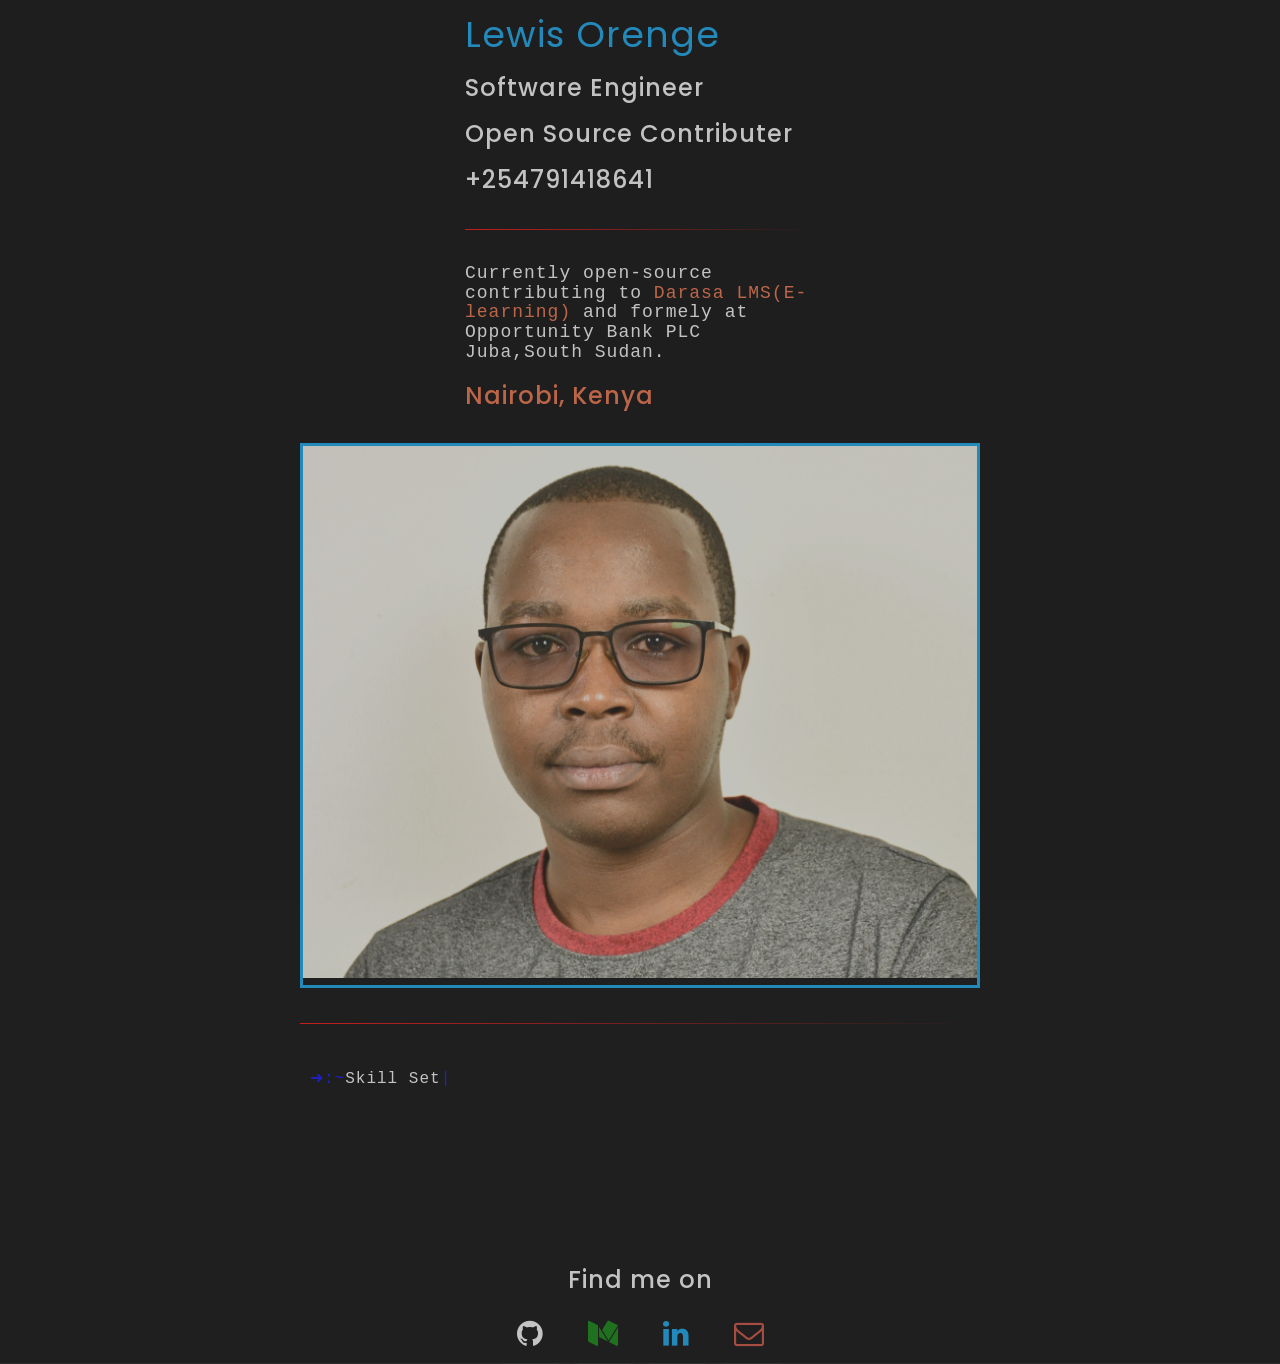
==== index.html @ a3154ad2 "Update index.html" ====
<!DOCTYPE html>
<html lang="en">

<head>
    <!-- Global site tag (gtag.js) - Google Analytics -->



    <!-- Meta Tag -->
    <meta charset="UTF-8">
    <meta name="viewport" content="width=device-width, initial-scale=1.0">
    <meta http-equiv="X-UA-Compatible" content="IE=edge">
    <!-- SEO -->
    <meta name="description" content="Lewis Orenge, Software Engineer in Nairobi, Kenya.">
    <meta name="author" content="Lewis Orenge">
    <meta name="url" content="https://@chief.com">
    <meta name="copyright" content="Lewis Orenge">
    <meta name="robots" content="index,follow">
    <title>I'm Lewis ~ Orenge</title>
    <!-- Favicon -->
    <link rel="shortcut icon" href="images/favicon/fav.png">
    <link rel="apple-touch-icon" sizes="144x144" type="image/x-icon" href="images/favicon/apple-`touch-icon.png" />
    <!-- All CSS Plugins -->
    <link rel="stylesheet" type="text/css" href="css/plugin.css" />
    <!-- Main CSS Stylesheet -->
    <link rel="stylesheet" type="text/css" href="css/style.css" />
    <!-- Emoji CSS Stylesheet -->
    <link rel="stylesheet" type="text/css" href="css/terminal.css" />
    <!-- Matrix Canvas Stylesheet -->
    <link rel="stylesheet" type="text/css" href="css/matrix.css" />
    <!-- Google Web Fonts  -->
    <link rel="stylesheet" href="https://fonts.googleapis.com/css?family=Poppins:400,300,500,600,700">
    <!-- HTML5 shiv and Respond.js support IE8 or Older for HTML5 elements and media queries -->
    <!--[if lt IE 9]>
    <script src="https://oss.maxcdn.com/html5shiv/3.7.3/html5shiv.min.js"></script>
    <script src="https://oss.maxcdn.com/respond/1.4.2/respond.min.js"></script>
    <![endif]-->
    <script type="text/javascript" src="js/typed.js"></script>
    <meta name="description"
        content='Lewis_Orenge is a talented Software Developer. Consult lewis for your next project. Creative and Clean work for the growth and efficiency of your business.  '>
    <meta name="twitter:card" content='https://@chief.com/images/favicon/fav.png'>
    <meta name="twitter:site" content="@@chief">
    <meta name="twitter:title" content="Lewis Orenge - Software Engineering, ML, AI & IOT enthusiast">
    <meta name="twitter:description"
        content='The official site for orenge_lewis, Lewis_Orenge, a Self-Taught Software Engineer.'>
    <meta name="twitter:creator" content="@@chief">
    <meta name="twitter:image" content="https://@chief.com/images/favicon/fav.png">
    <meta name="twitter:domain" content="https://@chief.com">
    <meta name="keywords"
        content="@chief, Lewis, software developer, software engineer, linux, vue.js, developer, software, @chief.com, developer, programming, coder, chiefdev, kotlin">
</head>

<body onload="typeOnTerminal()">
    <!-- Pre-loader End -->
    <!--Matrix Canvas Background-->
    <canvas id="c" class="matrix"></canvas>

    <!-- Home & Menu Section Start -->
    <div class="home">
        <section id="home">
            <div class="home-section-background" data-stellar-background-ratio="0.6">
                <div class="display-table">
                    <div class="display-table-cell">
                        <div class="container">
                            <div class="row">
                                <div class="header-section">
                                    <div class="header-frame">
                                        <h1 class="color-6">Lewis Orenge</h1>
                                        <h3>Software Engineer</h3>
                                        <h3>Open Source Contributer</h3>
                                        <h3>+254791418641</h3>
                                        <hr/>
                                        <h4 class="font-c-cn-m">Currently open-source contributing to <a href="https://www.darasalms.com/" target="_blank" rel="noopener noreferrer" class="color-orange">Darasa LMS(E-learning)</a> and formely at
                                            Opportunity Bank PLC Juba,South Sudan.</h4>
                                        <h3 class="color-orange">Nairobi, Kenya</h3>
                                        <br />
                                    </div>
                                    <div id="me-pic-wrapper" class="border-color-green">
                                        <img id="me-pic" src="/images/logo/Profile2.jpg" alt="" />
                                    </div>
                                </div>

                                <div class="col-md-12 text-center">

                                    <!--Bash-->
                                    <div class="head-wrap">
                                        <div class="text-editor-wrap">
                                            <hr />
                                            <div class="text-body hi-this">
                                                <span class="hi-this addlink">
                                                    <span class="typed" id="typed"></span>
                                            </div>
                                        </div>
                                    </div>
                                    <!--End of Bash-->
                                </div>
                            </div>
                        </div>
                        <!-- Social Media Profiles -->
                        <div>
                            <ul class="social-icon">
                                <h3>Find me on</h3>
                                <li>
                                    <a href="https://github.com/lewisorenge" target="_blank" class="github">
                                        <i class="fa fa-github"></i>
                                    </a>
                                </li>

                                <li>
                                    <a href="https://medium.com/@lewismokaya78" target="_blank" class="medium">
                                        <i class="fa fa-medium color-green"></i>
                                    </a>
                                </li>
                                <li>
                                    <a href="https://www.linkedin.com/in/lewis-orenge-887369150/" target="_blank" class="linkedin">
                                        <i class="fa fa-linkedin color-6"></i>
                                    </a>
                                </li>

                                <li>
                                    <a href="mailto:lewisorenge@gmail.com" target="_blank" class="facebook">
                                        <i class="fa fa-envelope-o color-gmail"></i>
                                    </a>
                                </li>
                            </ul>
                        </div>
                    </div>
                </div>
            </div>
        </section>
    </div>

    <!-- Home & Menu Section End-->

    <!-- All Javascript Plugins  -->
    <script type="text/javascript" src="js/jquery.min.js"></script>
    <script type="text/javascript" src="js/plugin.js"></script>
    <!-- Main Javascript File  -->
    <script type="text/javascript" src="js/scripts.js"></script>
    <script type="text/javascript" src="js/typed.js"></script>
</body>

</html>
---- css/plugin.css ----
/*!
 * Bootstrap v3.3.7 (http://getbootstrap.com)
 * Copyright 2011-2016 Twitter, Inc.
 * Licensed under MIT (https://github.com/twbs/bootstrap/blob/master/LICENSE)
 */
/*! normalize.css v3.0.3 | MIT License | github.com/necolas/normalize.css */
html {
    font-family: sans-serif;
    -webkit-text-size-adjust: 100%;
    -ms-text-size-adjust: 100%
}

body {
    margin: 0
}

section {
    display: block
}

canvas {
    display: inline-block;
    vertical-align: baseline
}

a {
    background-color: transparent
}

a:active,
a:hover {
    outline: 0
}

h1 {
    margin: .67em 0;
    font-size: 2em
}

img {
    border: 0
}

body {
    font-family: "Helvetica Neue", Helvetica, Arial, sans-serif;
    font-size: 14px;
    line-height: 1.42857143;
    color: #333;
    background-color: #fff
}

a {
    color: #337ab7;
    text-decoration: none
}

a:focus {
    outline: 5px auto -webkit-focus-ring-color;
    outline-offset: -2px
}

hr {
    margin-top: 20px;
    margin-bottom: 20px;
}

h1,
h3,
h4 {
    font-family: inherit;
    font-weight: 500;
    line-height: 1.1;
    color: inherit
}

h1,
h3 {
    margin-top: 20px;
    margin-bottom: 10px
}

h4 {
    margin-top: 10px;
    margin-bottom: 10px
}

h1 {
    font-size: 36px
}

h3 {
    font-size: 24px
}

h4 {
    font-size: 18px
}

.text-center {
    text-align: center
}

ul {
    margin-top: 0;
    margin-bottom: 10px
}

.container {
    padding-right: 15px;
    padding-left: 15px;
    margin-right: auto;
    margin-left: auto
}

@media (min-width:768px) {
    .container {
        width: 750px
    }
}

@media (min-width:992px) {
    .container {
        width: 970px
    }
}

@media (min-width:1200px) {
    .container {
        width: 1170px
    }
}

.row {
    margin-right: -15px;
    margin-left: -15px
}
.col-md-12 {
    position: relative;
    min-height: 1px;
}

@media (min-width:992px) {

   
    .col-md-12{
        float: left
    }

    .col-md-12 {
        width: 100%
    }
}
.container:after,
.container:before,
.row:after,
.row:before {
    display: table;
    content: " "
}

.container:after,
.row:after {
    clear: both
}

/*!
 *  Font Awesome 4.7.0 by @davegandy - http://fontawesome.io - @fontawesome
 *  License - http://fontawesome.io/license (Font: SIL OFL 1.1, CSS: MIT License)
 */
@font-face {
    font-family: FontAwesome;
    src: url(../fonts/fontawesome-webfont.eot?v=4.7.0);
    src: url(../fonts/fontawesome-webfont.eot?#iefix&v=4.7.0) format('embedded-opentype'), url(../fonts/fontawesome-webfont.woff2?v=4.7.0) format('woff2'), url(../fonts/fontawesome-webfont.woff?v=4.7.0) format('woff'), url(../fonts/fontawesome-webfont.ttf?v=4.7.0) format('truetype'), url(../fonts/fontawesome-webfont.svg?v=4.7.0#fontawesomeregular) format('svg');
    font-weight: 400;
    font-style: normal
}

.fa {
    display: inline-block;
    font: normal normal normal 14px/1 FontAwesome;
    font-size: inherit;
    text-rendering: auto;
    -webkit-font-smoothing: antialiased;
    -moz-osx-font-smoothing: grayscale
}

.fa-twitter:before {
    content: "\f099"
}

.fa-facebook:before {
    content: "\f09a"
}

.fa-github:before {
    content: "\f09b"
}

.fa-linkedin:before {
    content: "\f0e1"
}
.fa-envelope-o:before{
    content:"\f003"
}
.fa-gitlab:before{
    content:"\f296"
}

.fa-stack-overflow:before {
    content: "\f16c"
}

.fa-medium:before {
    content: "\f23a"
}

.fa-arrow-circle-right:before{
    content:"\f0a9"
}
.fa-share-alt-square:before{content:"\f1e1"}
---- css/style.css ----
html, body {
    background-color: #171717;
    opacity: .9;
    font-size: 16px;
    font-weight: 400;
    line-height: 24px;
    letter-spacing: 1px;
    height: 100%;
    font-family: 'monospaced courier-new', Poppins, sans-serif !important
}

::selection {
    background-color: #24b662;
    color: #fff
}

body {
    background: #171717;
    color: #000;
    font-family: 'Roboto Mono', monospace
}

::selection {
    background-color: #eb4888;
    color: #000
}

.container {
    margin: 10px auto;
    padding: 5px;
    max-width: 650px
}

@media (max-width:600px) {
    .container {
        padding:  0px 20px 20px 20px
    }
}

.header-section {
    display: flex;
    align-items: center;
    justify-content: center;
    flex-wrap: wrap
}

.header-frame {
    max-width: 350px
}

.font-c-cn-m{
    font-family: 'Courier New', Courier, monospace
}

h1 {
    font-weight: 400;
    margin: 0
}

a {
    color: #96979c
}

a:hover {
    font-weight: 700
}

.img-frame {
    position: relative;
    width: 300px;
    height: 300px;
    margin: 10px;
    border-radius: 50%;
    overflow: hidden
}

.img-frame img {
    position: absolute;
    top: 50%;
    left: 50%;
    -webkit-transform: translate(-50%, -50%);
    transform: translate(-50%, -50%);
    height: 100%
}

::-moz-selection {
    background-color: #24b662;
    color: #fff
}

a {
    cursor: pointer !important
}

h1,
h3,
h4 {
    font-family: Poppins, sans-serif;
    color: #fff
}

a {
    text-decoration: none
}

img {
    width: 100%
}

a:hover {
    color: #ff0;
    text-decoration: none
}

a:focus {
    outline: 0;
    text-decoration: none
}

li,
ul {
    margin: 0;
    padding: 0
}

.home-section-background {
    position: relative;
    height: 100%;
    background: 0 0;
    background-size: cover;
    z-index: 1
}

.home-section-background:after {
    position: absolute;
    background: rgba(0, 0, 0, .7);
    left: 0;
    top: 0;
    width: 100%;
    height: 100%;
    content: "";
    z-index: -1
}

.display-table {
    display: table;
    width: 100%;
    height: 100%
}

.display-table-cell {
    display: table-cell;
    vertical-align: middle
}

.home {
    background: #000;
    min-height: 100%;
    opacity: .8
}

.hi-this {
    color: #00f
}

.social-icon {
    list-style: none;
    padding-left: 0;
    margin: 0;
    text-align: center
}

.social-icon:after,
.social-icon:before {
    content: " ";
    display: table
}

.social-icon:after {
    clear: both
}

.social-icon li {
    display: inline-block;
    margin: 0 4px
}

.social-icon li a {
    display: block;
    width: 60px;
    height: 60px;
    line-height: 60px;
    color: #fff;
    text-align: center;
    border: 0 none;
    border-radius: 4px;
    font-size: 30px;
    box-shadow: 0 1px 2px 0 rgba(90, 91, 95, .15);
    transition: all .3s ease-in-out
}

.social-icon li a:hover {
    box-shadow: 0 8px 15px 0 rgba(90, 91, 95, .33)
}

.social-icon li a .fa {
    line-height: inherit
}

@media only screen and (max-width:555px) {
    .social-icon li a {
        width: 40px;
        height: 40px;
        line-height: 40px;
        font-size: 20px
    }
}

.color-1 {
    color: #f306a0
}

.color-6 {
    color: #08a6f3
}

.color-blue {
    color: #00f
}

.color-green {
    color: green
}
.color-orange{
    color: #f56f42;
}
.color-gmail{
    color: #D44638
}

.border-color-coral{
    border-style: solid;
    border-color: #f56f42;
}
.border-color-green{
    border-style: solid;
    border-color: #08a6f3;
}
.border-color-blue{
    border-style: solid;
    border-color: #08a6f3;
}
@import url(https://fonts.googleapis.com/css?family=Raleway:400,300|Raleway+Dots|Lato:300|Inconsolata|Montserrat);
hr {
  font-size: 20px;
  position: relative;
  border: 0;
  height: 1.5em;
}
@media only screen and (max-width: 600px) {
    hr:before {
        content: '';
        background: rgba(255,0,0,1);
        position: absolute;
        left: 0;
        top: 50%;
        width: 100%;
        height: 1px;
    }

}
@media only screen and (min-width: 600px) {
    hr:before {
        content: '';
        background: linear-gradient(to right, rgba(255,0,0,1), rgba(255,0,0,0));;
        position: absolute;
        left: 0;
        top: 50%;
        width: 100%;
        height: 1px;
    }

}
hr:after {
  content: attr(data-content);
  position: relative;
  display: inline-block;
  color: black;
  padding: 0 0.5em;
  line-height: 1.5em;
  color: #24bba0;
  background-color: black;
}
---- css/terminal.css ----
@import url(https://fonts.googleapis.com/css?family=Ubuntu:400,500);

.text-editor-wrap {
    margin: auto;
    display: block;
    max-width: 700px;
    min-height: 244px;
    border-radius: 10px;
    clear: both;
    overflow: hidden;
    -webkit-transition: all .5s ease-out;
    -moz-transition: all .5s ease-out;
    -ms-transition: all .5s ease-out;
    -o-transition: all .5s ease-out;
    transition: all .5s ease-out
}

.text-body {
    height: auto;
    background-color: rgba(0, 0, 0, .85);
    padding: 10px;
    color: #f0f0f0;
    text-shadow: #000 0 1px 0;
    font-family: Consolas, "Courier New", Courier;
    font-size: 1em;
    line-height: 1.4em;
    font-weight: 500;
    text-align: left;
    overflow: hidden;
    -webkit-transition: all .5s ease-out;
    -moz-transition: all .5s ease-out;
    -ms-transition: all .5s ease-out;
    -o-transition: all .5s ease-out;
    transition: all .5s ease-out
}

.typed {
    color: green
}
---- css/matrix.css ----
.matrix{
    position: fixed;
    left: 0;
    top: 0;
    z-index: -1
}
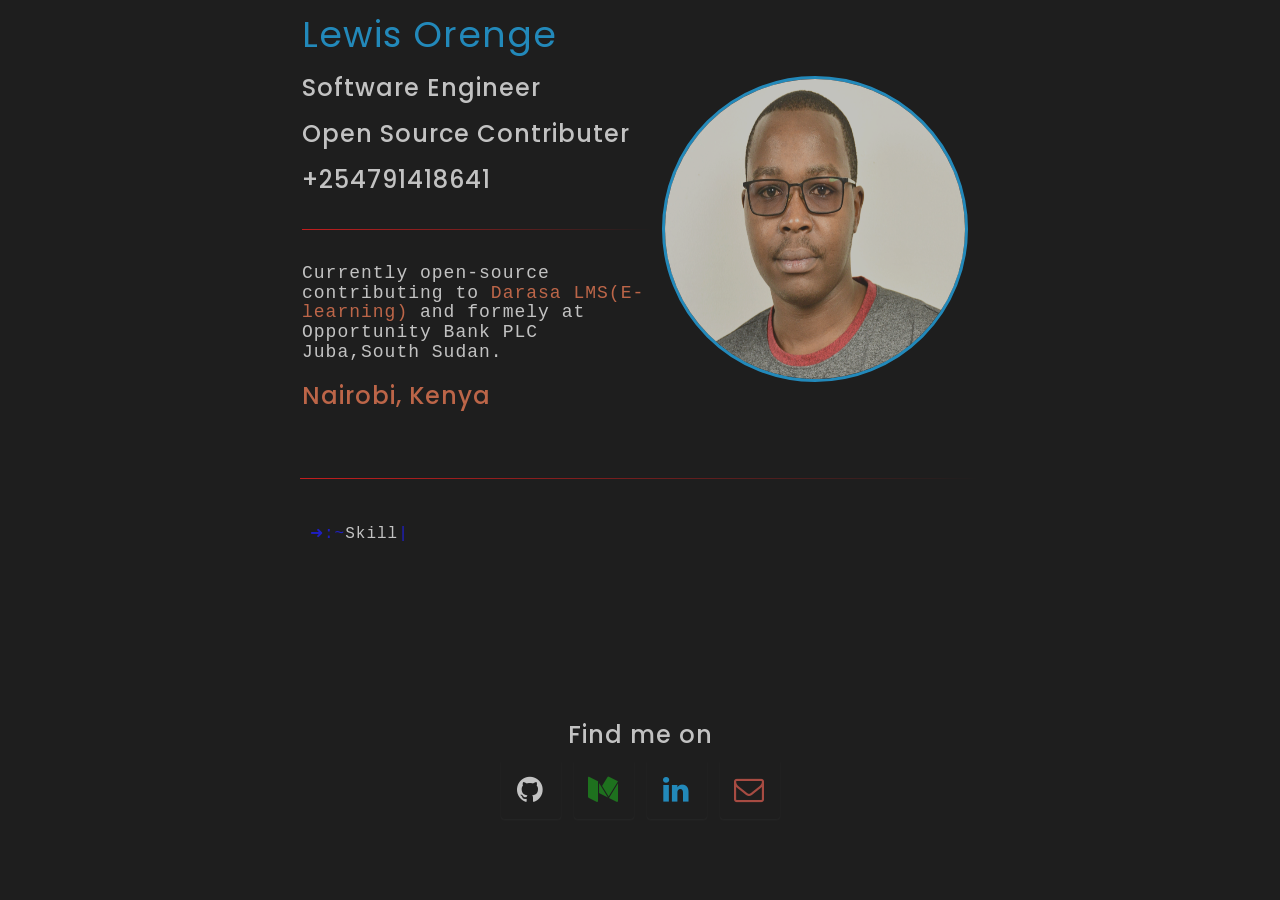
==== commit 98523908: "Update index.html" ====
--- a/index.html
+++ b/index.html
@@ -75,7 +75,7 @@
                                         <h3 class="color-orange">Nairobi, Kenya</h3>
                                         <br />
                                     </div>
-                                    <div id="me-pic-wrapper" class="border-color-green">
+                                    <div id="me-pic-wrapper" class="img-frame border-color-green">
                                         <img id="me-pic" src="/images/logo/Profile2.jpg" alt="" />
                                     </div>
                                 </div>
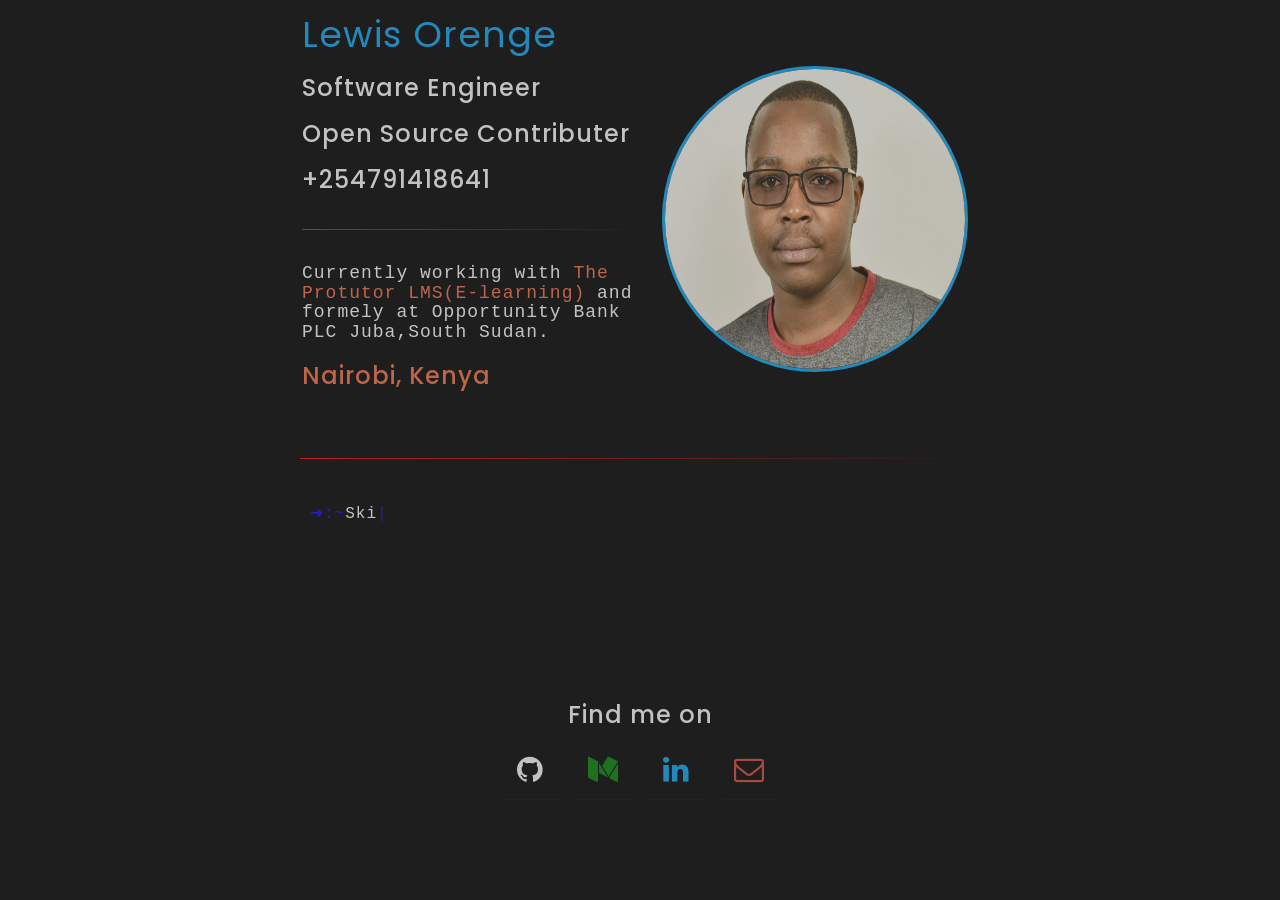
==== commit d29b9673: "Update index.html" ====
--- a/index.html
+++ b/index.html
@@ -70,7 +70,7 @@
                                         <h3>Open Source Contributer</h3>
                                         <h3>+254791418641</h3>
                                         <hr/>
-                                        <h4 class="font-c-cn-m">Currently open-source contributing to <a href="https://www.darasalms.com/" target="_blank" rel="noopener noreferrer" class="color-orange">Darasa LMS(E-learning)</a> and formely at
+                                        <h4 class="font-c-cn-m">Currently working with <a href="https://www.theprotutor.com/" target="_blank" rel="noopener noreferrer" class="color-orange">The Protutor LMS(E-learning)</a> and formely at
                                             Opportunity Bank PLC Juba,South Sudan.</h4>
                                         <h3 class="color-orange">Nairobi, Kenya</h3>
                                         <br />
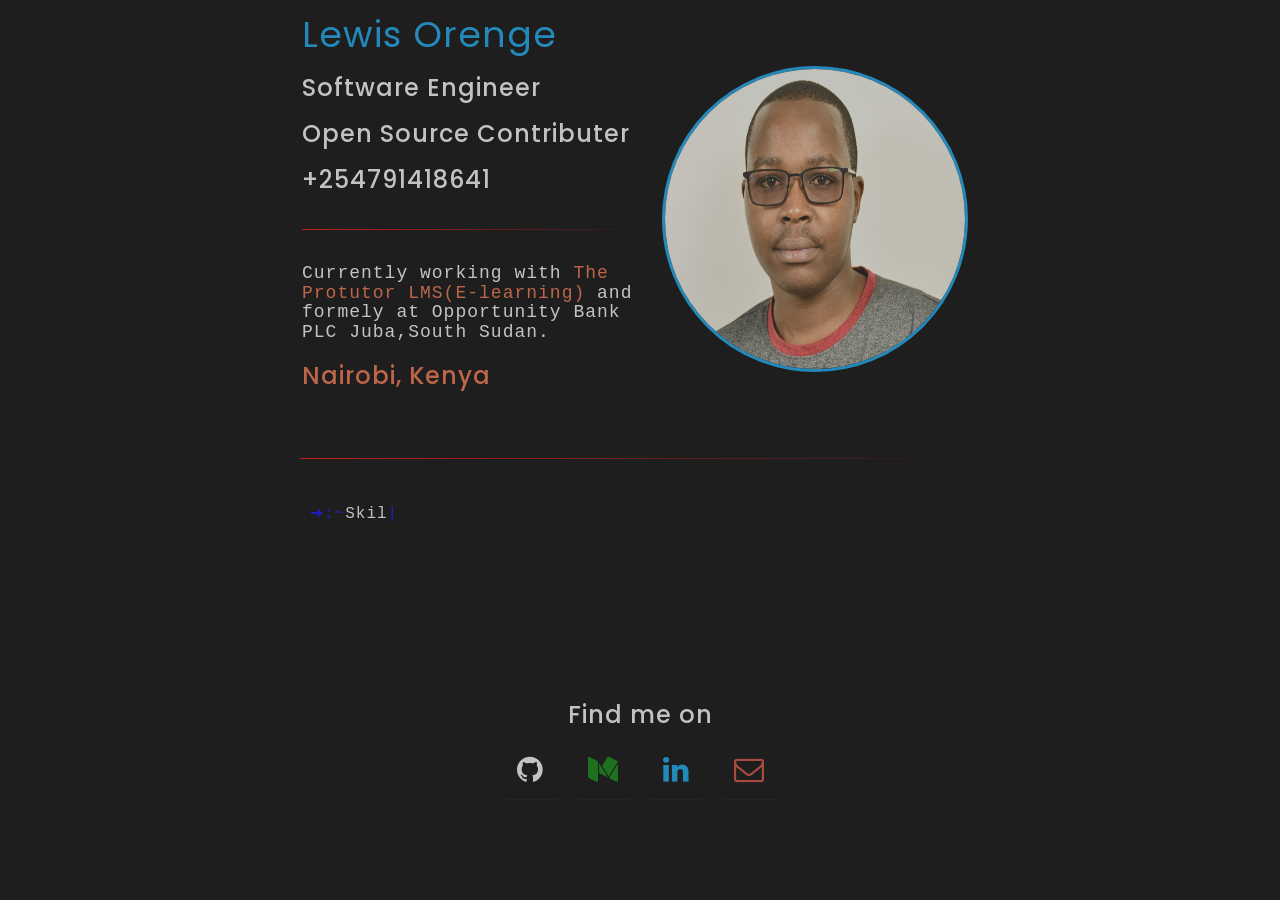
==== commit 62e9ae22: "Update index.html" ====
--- a/index.html
+++ b/index.html
@@ -13,7 +13,7 @@
     <!-- SEO -->
     <meta name="description" content="Lewis Orenge, Software Engineer in Nairobi, Kenya.">
     <meta name="author" content="Lewis Orenge">
-    <meta name="url" content="https://@chief.com">
+    <meta name="url" content="https://lewisorenge.github.io">
     <meta name="copyright" content="Lewis Orenge">
     <meta name="robots" content="index,follow">
     <title>I'm Lewis ~ Orenge</title>
@@ -39,15 +39,15 @@
     <meta name="description"
         content='Lewis_Orenge is a talented Software Developer. Consult lewis for your next project. Creative and Clean work for the growth and efficiency of your business.  '>
     <meta name="twitter:card" content='https://@chief.com/images/favicon/fav.png'>
-    <meta name="twitter:site" content="@@chief">
-    <meta name="twitter:title" content="Lewis Orenge - Software Engineering, ML, AI & IOT enthusiast">
+    <meta name="twitter:site" content="https://www.linkedin.com/in/lewis-orenge-887369150/">
+    <meta name="twitter:title" content="Lewis Orenge - Software Engineering, ML, AI & Cyber Security">
     <meta name="twitter:description"
         content='The official site for orenge_lewis, Lewis_Orenge, a Self-Taught Software Engineer.'>
-    <meta name="twitter:creator" content="@@chief">
-    <meta name="twitter:image" content="https://@chief.com/images/favicon/fav.png">
-    <meta name="twitter:domain" content="https://@chief.com">
+    <meta name="twitter:creator" content="https://www.linkedin.com/in/lewis-orenge-887369150/">
+    <meta name="twitter:image" content="https://www.linkedin.com/in/lewis-orenge-887369150/">
+    <meta name="twitter:domain" content="https://www.linkedin.com/in/lewis-orenge-887369150/">
     <meta name="keywords"
-        content="@chief, Lewis, software developer, software engineer, linux, vue.js, developer, software, @chief.com, developer, programming, coder, chiefdev, kotlin">
+        content="Orenge, Lewis, software developer, software engineer, linux, vue.js, developer, software, @chief.com, developer, programming, coder, chiefdev, kotlin">
 </head>
 
 <body onload="typeOnTerminal()">
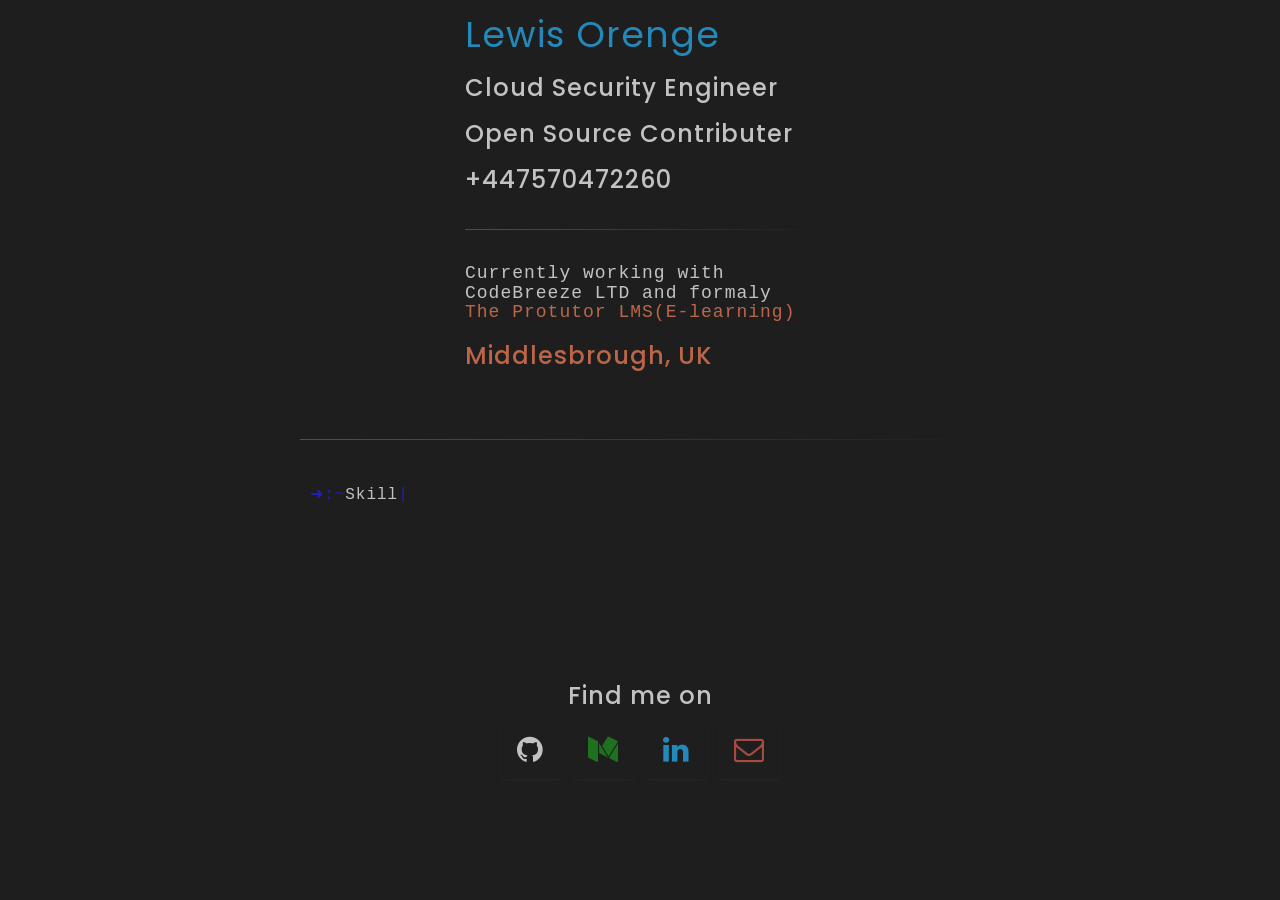
==== commit 6850aa4b: "Update index.html" ====
--- a/index.html
+++ b/index.html
@@ -11,7 +11,7 @@
     <meta name="viewport" content="width=device-width, initial-scale=1.0">
     <meta http-equiv="X-UA-Compatible" content="IE=edge">
     <!-- SEO -->
-    <meta name="description" content="Lewis Orenge, Software Engineer in Nairobi, Kenya.">
+    <meta name="description" content="Lewis Orenge, Cloud Security Engineer in Middlesbrough, UK.">
     <meta name="author" content="Lewis Orenge">
     <meta name="url" content="https://lewisorenge.github.io">
     <meta name="copyright" content="Lewis Orenge">
@@ -66,18 +66,18 @@
                                 <div class="header-section">
                                     <div class="header-frame">
                                         <h1 class="color-6">Lewis Orenge</h1>
-                                        <h3>Software Engineer</h3>
+                                        <h3>Cloud Security Engineer</h3>
                                         <h3>Open Source Contributer</h3>
-                                        <h3>+254791418641</h3>
+                                        <h3>+447570472260</h3>
                                         <hr/>
-                                        <h4 class="font-c-cn-m">Currently working with <a href="https://www.theprotutor.com/" target="_blank" rel="noopener noreferrer" class="color-orange">The Protutor LMS(E-learning)</a> and formely at
-                                            Opportunity Bank PLC Juba,South Sudan.</h4>
-                                        <h3 class="color-orange">Nairobi, Kenya</h3>
+                                        <h4 class="font-c-cn-m">Currently working with CodeBreeze LTD and formaly
+                                            <a href="https://www.theprotutor.com/" target="_blank" rel="noopener noreferrer" class="color-orange">The Protutor LMS(E-learning)</a></h4>
+                                        <h3 class="color-orange">Middlesbrough, UK</h3>
                                         <br />
                                     </div>
-                                    <div id="me-pic-wrapper" class="img-frame border-color-green">
+<!--                                     <div id="me-pic-wrapper" class="img-frame border-color-green">
                                         <img id="me-pic" src="/images/logo/Profile2.jpg" alt="" />
-                                    </div>
+                                    </div> -->
                                 </div>
 
                                 <div class="col-md-12 text-center">
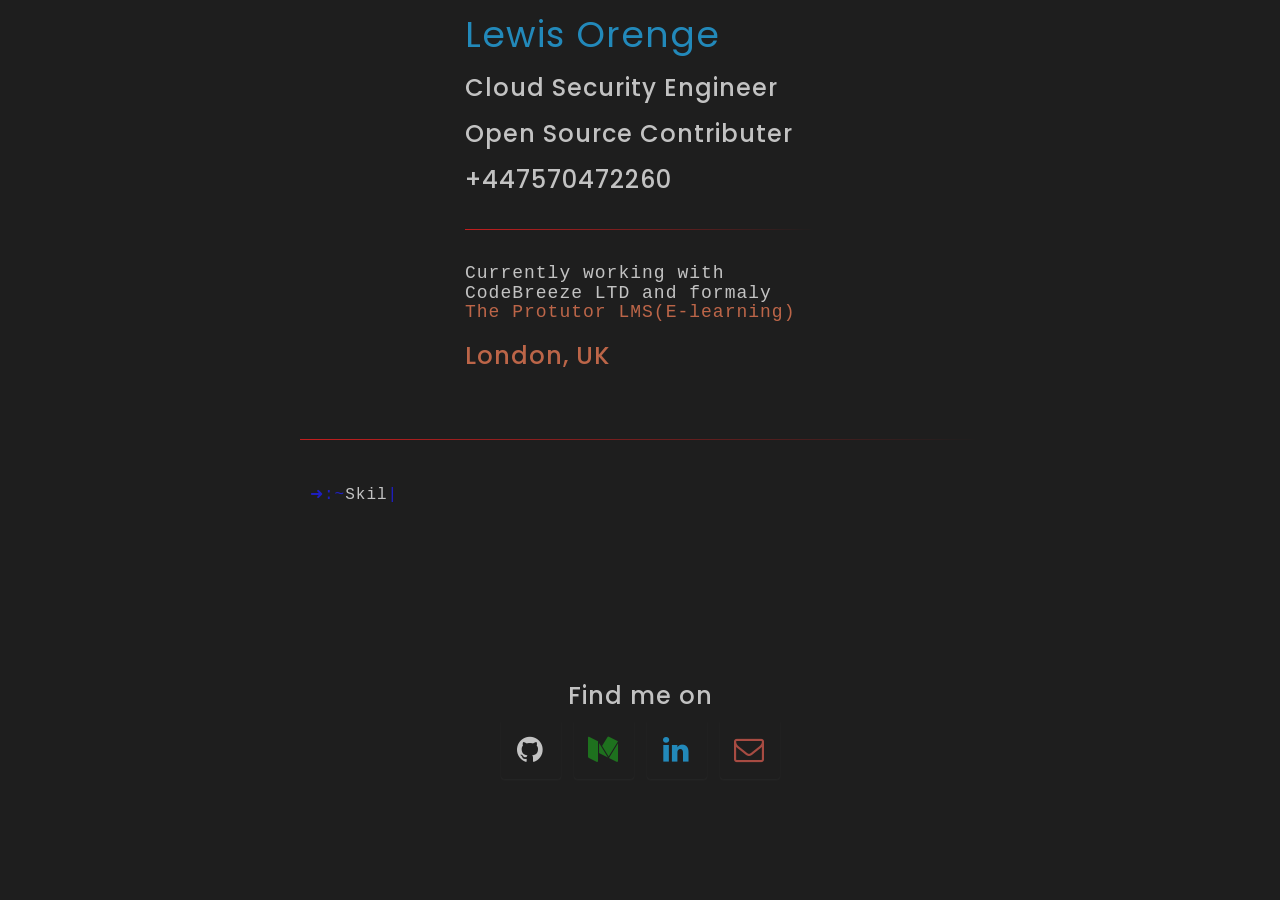
==== commit 6496da10: "Fix Twitter meta tags and update LinkedIn links Updated Twitter meta tags and LinkedIn links to refl" ====
--- a/index.html
+++ b/index.html
@@ -38,14 +38,14 @@
     <script type="text/javascript" src="js/typed.js"></script>
     <meta name="description"
         content='Lewis_Orenge is a talented Software Developer. Consult lewis for your next project. Creative and Clean work for the growth and efficiency of your business.  '>
-    <meta name="twitter:card" content='https://@chief.com/images/favicon/fav.png'>
-    <meta name="twitter:site" content="https://www.linkedin.com/in/lewis-orenge-887369150/">
+    <meta name="twitter:card" content='https://www.linkedin.com/in/lewisorenge/'>
+    <meta name="twitter:site" content="https://www.linkedin.com/in/lewisorenge/">
     <meta name="twitter:title" content="Lewis Orenge - Software Engineering, ML, AI & Cyber Security">
     <meta name="twitter:description"
         content='The official site for orenge_lewis, Lewis_Orenge, a Self-Taught Software Engineer.'>
-    <meta name="twitter:creator" content="https://www.linkedin.com/in/lewis-orenge-887369150/">
-    <meta name="twitter:image" content="https://www.linkedin.com/in/lewis-orenge-887369150/">
-    <meta name="twitter:domain" content="https://www.linkedin.com/in/lewis-orenge-887369150/">
+    <meta name="twitter:creator" content="https://www.linkedin.com/in/lewisorenge/">
+    <meta name="twitter:image" content="https://www.linkedin.com/in/lewisorenge/">
+    <meta name="twitter:domain" content="https://www.linkedin.com/in/lewisorenge/">
     <meta name="keywords"
         content="Orenge, Lewis, software developer, software engineer, linux, vue.js, developer, software, @chief.com, developer, programming, coder, chiefdev, kotlin">
 </head>
@@ -72,7 +72,7 @@
                                         <hr/>
                                         <h4 class="font-c-cn-m">Currently working with CodeBreeze LTD and formaly
                                             <a href="https://www.theprotutor.com/" target="_blank" rel="noopener noreferrer" class="color-orange">The Protutor LMS(E-learning)</a></h4>
-                                        <h3 class="color-orange">Middlesbrough, UK</h3>
+                                        <h3 class="color-orange">London, UK</h3>
                                         <br />
                                     </div>
 <!--                                     <div id="me-pic-wrapper" class="img-frame border-color-green">
@@ -112,7 +112,7 @@
                                     </a>
                                 </li>
                                 <li>
-                                    <a href="https://www.linkedin.com/in/lewis-orenge-887369150/" target="_blank" class="linkedin">
+                                    <a href="https://www.linkedin.com/in/lewisorenge/" target="_blank" class="linkedin">
                                         <i class="fa fa-linkedin color-6"></i>
                                     </a>
                                 </li>
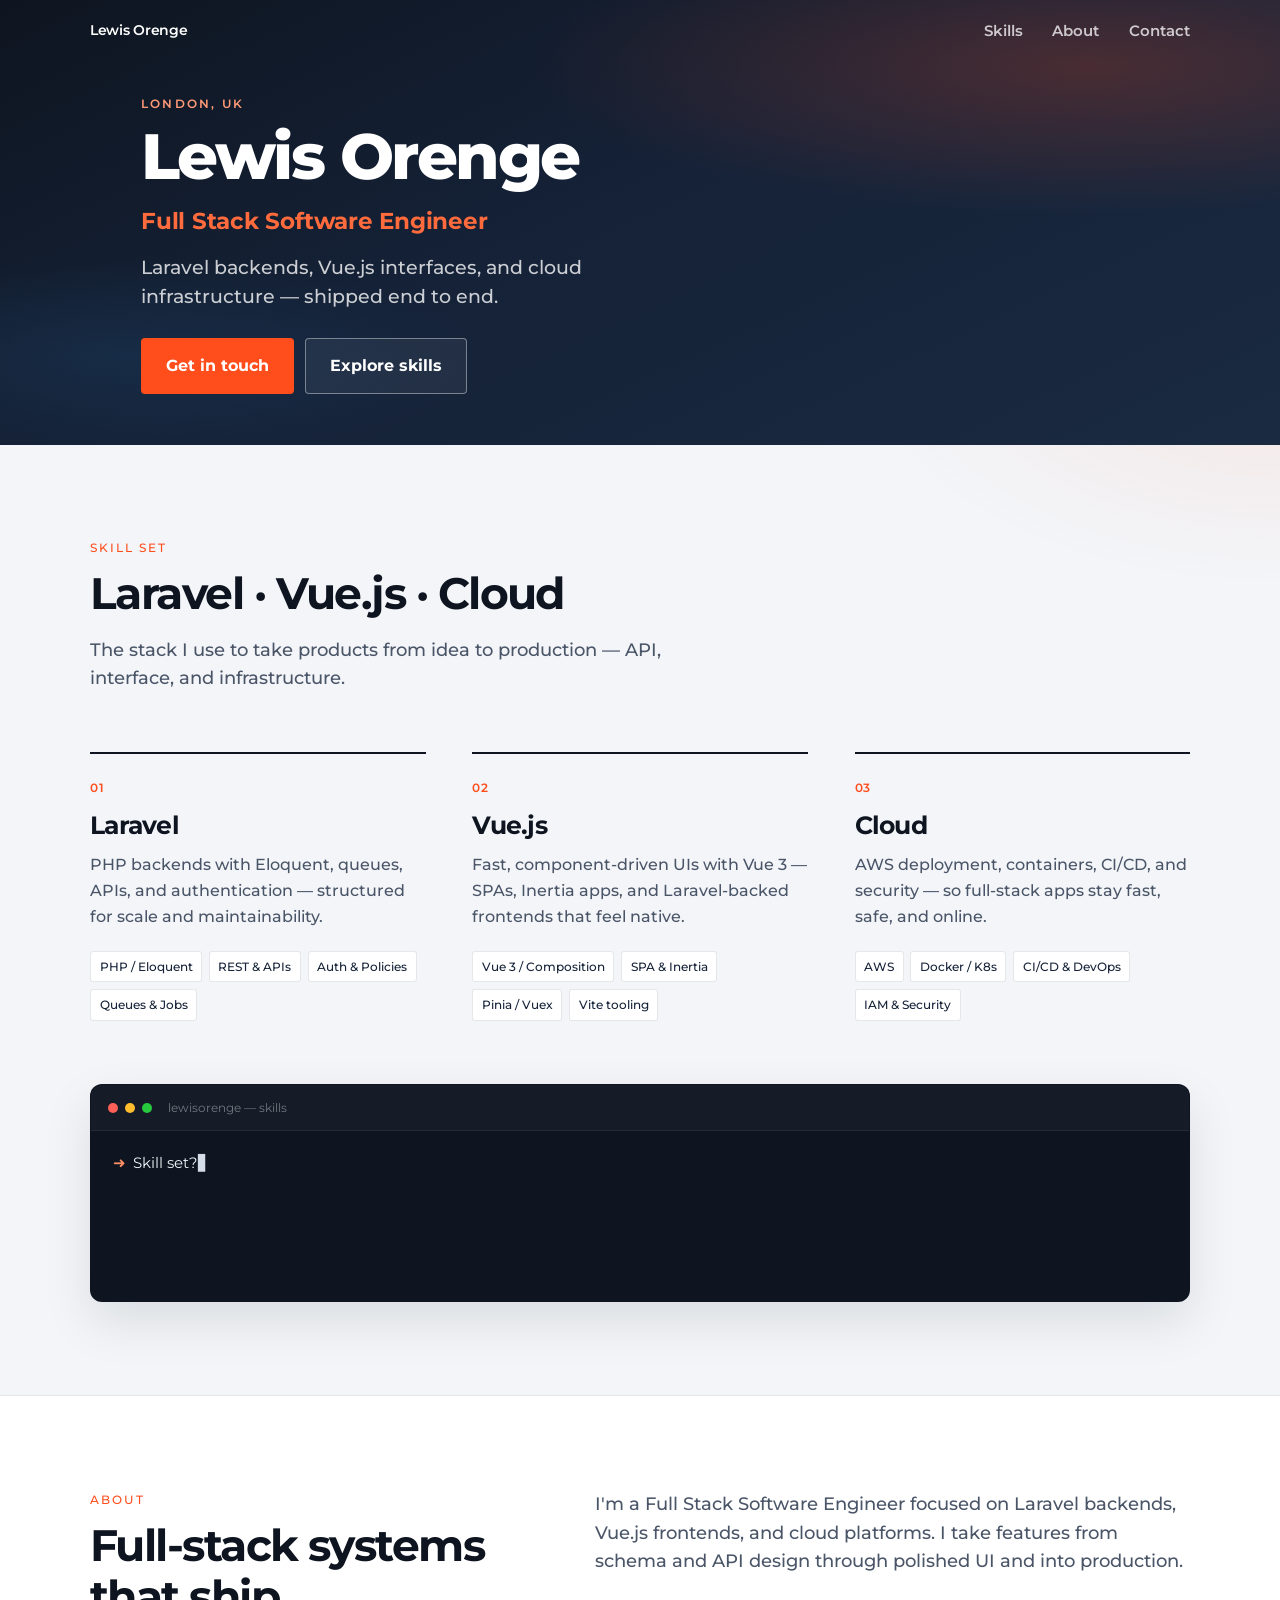
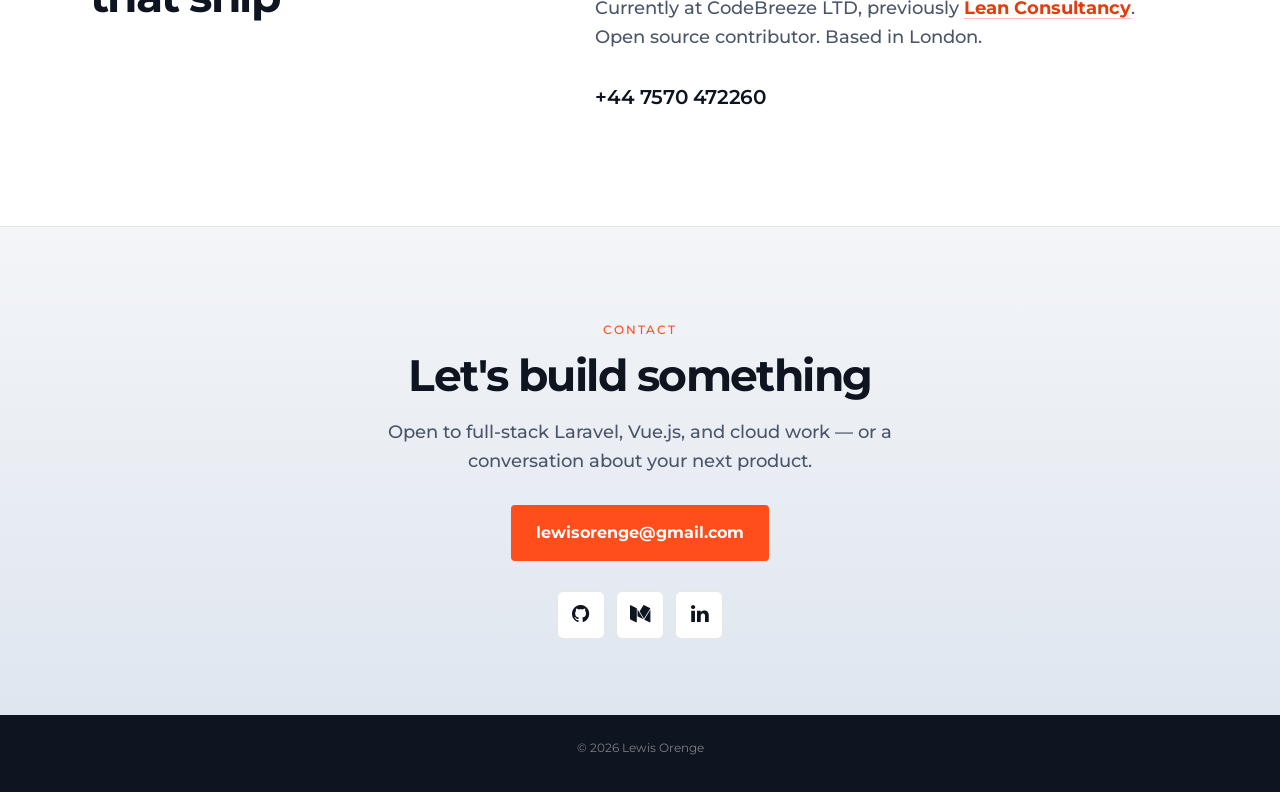
==== commit 3cf94fb2: "revamp" ====
--- a/index.html
+++ b/index.html
@@ -2,142 +2,199 @@
 <html lang="en">
 
 <head>
-    <!-- Global site tag (gtag.js) - Google Analytics -->
-
-
-
-    <!-- Meta Tag -->
     <meta charset="UTF-8">
     <meta name="viewport" content="width=device-width, initial-scale=1.0">
     <meta http-equiv="X-UA-Compatible" content="IE=edge">
-    <!-- SEO -->
-    <meta name="description" content="Lewis Orenge, Cloud Security Engineer in Middlesbrough, UK.">
+    <meta name="description"
+        content="Lewis Orenge — Full Stack Software Engineer specializing in Laravel, Vue.js, and Cloud. Building end-to-end web applications from London, UK.">
     <meta name="author" content="Lewis Orenge">
     <meta name="url" content="https://lewisorenge.github.io">
     <meta name="copyright" content="Lewis Orenge">
     <meta name="robots" content="index,follow">
-    <title>I'm Lewis ~ Orenge</title>
-    <!-- Favicon -->
-    <link rel="shortcut icon" href="images/favicon/fav.png">
-    <link rel="apple-touch-icon" sizes="144x144" type="image/x-icon" href="images/favicon/apple-`touch-icon.png" />
-    <!-- All CSS Plugins -->
-    <link rel="stylesheet" type="text/css" href="css/plugin.css" />
-    <!-- Main CSS Stylesheet -->
-    <link rel="stylesheet" type="text/css" href="css/style.css" />
-    <!-- Emoji CSS Stylesheet -->
-    <link rel="stylesheet" type="text/css" href="css/terminal.css" />
-    <!-- Matrix Canvas Stylesheet -->
-    <link rel="stylesheet" type="text/css" href="css/matrix.css" />
-    <!-- Google Web Fonts  -->
-    <link rel="stylesheet" href="https://fonts.googleapis.com/css?family=Poppins:400,300,500,600,700">
-    <!-- HTML5 shiv and Respond.js support IE8 or Older for HTML5 elements and media queries -->
-    <!--[if lt IE 9]>
-    <script src="https://oss.maxcdn.com/html5shiv/3.7.3/html5shiv.min.js"></script>
-    <script src="https://oss.maxcdn.com/respond/1.4.2/respond.min.js"></script>
-    <![endif]-->
-    <script type="text/javascript" src="js/typed.js"></script>
-    <meta name="description"
-        content='Lewis_Orenge is a talented Software Developer. Consult lewis for your next project. Creative and Clean work for the growth and efficiency of your business.  '>
-    <meta name="twitter:card" content='https://www.linkedin.com/in/lewisorenge/'>
-    <meta name="twitter:site" content="https://www.linkedin.com/in/lewisorenge/">
-    <meta name="twitter:title" content="Lewis Orenge - Software Engineering, ML, AI & Cyber Security">
+    <meta name="keywords"
+        content="Lewis Orenge, Full Stack Software Engineer, Laravel, Vue.js, Cloud, AWS, PHP, JavaScript, London">
+    <title>Lewis Orenge — Full Stack Software Engineer</title>
+
+    <meta name="twitter:card" content="summary">
+    <meta name="twitter:title" content="Lewis Orenge — Full Stack Software Engineer">
     <meta name="twitter:description"
-        content='The official site for orenge_lewis, Lewis_Orenge, a Self-Taught Software Engineer.'>
-    <meta name="twitter:creator" content="https://www.linkedin.com/in/lewisorenge/">
-    <meta name="twitter:image" content="https://www.linkedin.com/in/lewisorenge/">
-    <meta name="twitter:domain" content="https://www.linkedin.com/in/lewisorenge/">
-    <meta name="keywords"
-        content="Orenge, Lewis, software developer, software engineer, linux, vue.js, developer, software, @chief.com, developer, programming, coder, chiefdev, kotlin">
+        content="Full Stack Software Engineer specializing in Laravel, Vue.js, and Cloud infrastructure.">
+    <meta name="twitter:creator" content="@lewisorenge">
+
+    <link rel="shortcut icon" href="images/favicon/photoshop.ico">
+    <link rel="apple-touch-icon" sizes="144x144" type="image/x-icon" href="images/favicon/photoshop.ico">
+
+    <link rel="preconnect" href="https://fonts.googleapis.com">
+    <link rel="preconnect" href="https://fonts.gstatic.com" crossorigin>
+    <link
+        href="https://fonts.googleapis.com/css2?family=Montserrat:wght@400;500;600;700;800&display=swap"
+        rel="stylesheet">
+
+    <link rel="stylesheet" type="text/css" href="css/plugin.css">
+    <link rel="stylesheet" type="text/css" href="css/style.css">
+    <link rel="stylesheet" type="text/css" href="css/terminal.css">
 </head>
 
 <body onload="typeOnTerminal()">
-    <!-- Pre-loader End -->
-    <!--Matrix Canvas Background-->
-    <canvas id="c" class="matrix"></canvas>
-
-    <!-- Home & Menu Section Start -->
-    <div class="home">
-        <section id="home">
-            <div class="home-section-background" data-stellar-background-ratio="0.6">
-                <div class="display-table">
-                    <div class="display-table-cell">
-                        <div class="container">
-                            <div class="row">
-                                <div class="header-section">
-                                    <div class="header-frame">
-                                        <h1 class="color-6">Lewis Orenge</h1>
-                                        <h3>Cloud Security Engineer</h3>
-                                        <h3>Open Source Contributer</h3>
-                                        <h3>+447570472260</h3>
-                                        <hr/>
-                                        <h4 class="font-c-cn-m">Currently working with CodeBreeze LTD and formaly
-                                            <a href="https://www.theprotutor.com/" target="_blank" rel="noopener noreferrer" class="color-orange">The Protutor LMS(E-learning)</a></h4>
-                                        <h3 class="color-orange">London, UK</h3>
-                                        <br />
-                                    </div>
-<!--                                     <div id="me-pic-wrapper" class="img-frame border-color-green">
-                                        <img id="me-pic" src="/images/logo/Profile2.jpg" alt="" />
-                                    </div> -->
-                                </div>
-
-                                <div class="col-md-12 text-center">
-
-                                    <!--Bash-->
-                                    <div class="head-wrap">
-                                        <div class="text-editor-wrap">
-                                            <hr />
-                                            <div class="text-body hi-this">
-                                                <span class="hi-this addlink">
-                                                    <span class="typed" id="typed"></span>
-                                            </div>
-                                        </div>
-                                    </div>
-                                    <!--End of Bash-->
-                                </div>
-                            </div>
-                        </div>
-                        <!-- Social Media Profiles -->
-                        <div>
-                            <ul class="social-icon">
-                                <h3>Find me on</h3>
-                                <li>
-                                    <a href="https://github.com/lewisorenge" target="_blank" class="github">
-                                        <i class="fa fa-github"></i>
-                                    </a>
-                                </li>
-
-                                <li>
-                                    <a href="https://medium.com/@lewismokaya78" target="_blank" class="medium">
-                                        <i class="fa fa-medium color-green"></i>
-                                    </a>
-                                </li>
-                                <li>
-                                    <a href="https://www.linkedin.com/in/lewisorenge/" target="_blank" class="linkedin">
-                                        <i class="fa fa-linkedin color-6"></i>
-                                    </a>
-                                </li>
-
-                                <li>
-                                    <a href="mailto:lewisorenge@gmail.com" target="_blank" class="facebook">
-                                        <i class="fa fa-envelope-o color-gmail"></i>
-                                    </a>
-                                </li>
-                            </ul>
+    <header class="site-nav">
+        <a class="nav-brand" href="#home">Lewis Orenge</a>
+        <nav class="nav-links" aria-label="Primary">
+            <a href="#skills">Skills</a>
+            <a href="#about">About</a>
+            <a href="#contact">Contact</a>
+        </nav>
+    </header>
+
+    <main>
+        <section id="home" class="hero">
+            <div class="hero-inner">
+                <p class="hero-location">London, UK</p>
+                <h1 class="hero-brand">Lewis Orenge</h1>
+                <h2 class="hero-title">Full Stack Software Engineer</h2>
+                <p class="hero-lead">
+                    Laravel backends, Vue.js interfaces, and cloud infrastructure —
+                    shipped end to end.
+                </p>
+                <div class="hero-actions">
+                    <a class="btn btn-primary" href="mailto:lewisorenge@gmail.com">Get in touch</a>
+                    <a class="btn btn-ghost" href="#skills">Explore skills</a>
+                </div>
+            </div>
+        </section>
+
+        <section id="skills" class="section skills">
+            <div class="section-inner">
+                <p class="section-label">Skill set</p>
+                <h2 class="section-title">Laravel · Vue.js · Cloud</h2>
+                <p class="section-lead">
+                    The stack I use to take products from idea to production —
+                    API, interface, and infrastructure.
+                </p>
+
+                <div class="skill-pillars">
+                    <article class="pillar">
+                        <span class="pillar-index">01</span>
+                        <h3>Laravel</h3>
+                        <p>
+                            PHP backends with Eloquent, queues, APIs, and authentication —
+                            structured for scale and maintainability.
+                        </p>
+                        <ul class="pillar-tags">
+                            <li>PHP / Eloquent</li>
+                            <li>REST &amp; APIs</li>
+                            <li>Auth &amp; Policies</li>
+                            <li>Queues &amp; Jobs</li>
+                        </ul>
+                    </article>
+
+                    <article class="pillar">
+                        <span class="pillar-index">02</span>
+                        <h3>Vue.js</h3>
+                        <p>
+                            Fast, component-driven UIs with Vue 3 — SPAs, Inertia apps,
+                            and Laravel-backed frontends that feel native.
+                        </p>
+                        <ul class="pillar-tags">
+                            <li>Vue 3 / Composition</li>
+                            <li>SPA &amp; Inertia</li>
+                            <li>Pinia / Vuex</li>
+                            <li>Vite tooling</li>
+                        </ul>
+                    </article>
+
+                    <article class="pillar">
+                        <span class="pillar-index">03</span>
+                        <h3>Cloud</h3>
+                        <p>
+                            AWS deployment, containers, CI/CD, and security —
+                            so full-stack apps stay fast, safe, and online.
+                        </p>
+                        <ul class="pillar-tags">
+                            <li>AWS</li>
+                            <li>Docker / K8s</li>
+                            <li>CI/CD &amp; DevOps</li>
+                            <li>IAM &amp; Security</li>
+                        </ul>
+                    </article>
+                </div>
+
+                <div class="terminal-panel">
+                    <div class="terminal-chrome">
+                        <span class="dot red"></span>
+                        <span class="dot yellow"></span>
+                        <span class="dot green"></span>
+                        <span class="terminal-title">lewisorenge — skills</span>
+                    </div>
+                    <div class="text-editor-wrap">
+                        <div class="text-body">
+                            <span class="typed" id="typed"></span>
                         </div>
                     </div>
                 </div>
             </div>
         </section>
-    </div>
-
-    <!-- Home & Menu Section End-->
-
-    <!-- All Javascript Plugins  -->
+
+        <section id="about" class="section about">
+            <div class="section-inner about-grid">
+                <div>
+                    <p class="section-label">About</p>
+                    <h2 class="section-title">Full-stack systems that ship</h2>
+                </div>
+                <div class="about-copy">
+                    <p>
+                        I'm a Full Stack Software Engineer focused on Laravel backends,
+                        Vue.js frontends, and cloud platforms. I take features from schema
+                        and API design through polished UI and into production.
+                    </p>
+                    <p>
+                        Currently at CodeBreeze LTD, previously
+                        <a href="https://learnademy.com/" target="_blank" rel="noopener noreferrer">Lean Consultancy</a>.
+                        Open source contributor. Based in London.
+                    </p>
+                    <p class="about-phone">
+                        <a href="tel:+447570472260">+44 7570 472260</a>
+                    </p>
+                </div>
+            </div>
+        </section>
+
+        <section id="contact" class="section contact">
+            <div class="section-inner">
+                <p class="section-label">Contact</p>
+                <h2 class="section-title">Let's build something</h2>
+                <p class="section-lead">
+                    Open to full-stack Laravel, Vue.js, and cloud work —
+                    or a conversation about your next product.
+                </p>
+                <div class="contact-actions">
+                    <a class="btn btn-primary" href="mailto:lewisorenge@gmail.com">lewisorenge@gmail.com</a>
+                </div>
+                <ul class="social-icon">
+                    <li>
+                        <a href="https://github.com/lewisorenge" target="_blank" rel="noopener noreferrer"
+                            aria-label="GitHub"><i class="fa fa-github"></i></a>
+                    </li>
+                    <li>
+                        <a href="https://medium.com/@lewismokaya78" target="_blank" rel="noopener noreferrer"
+                            aria-label="Medium"><i class="fa fa-medium"></i></a>
+                    </li>
+                    <li>
+                        <a href="https://www.linkedin.com/in/lewisorenge/" target="_blank" rel="noopener noreferrer"
+                            aria-label="LinkedIn"><i class="fa fa-linkedin"></i></a>
+                    </li>
+                </ul>
+            </div>
+        </section>
+    </main>
+
+    <footer class="site-footer">
+        <p>&copy; <span id="year"></span> Lewis Orenge</p>
+    </footer>
+
     <script type="text/javascript" src="js/jquery.min.js"></script>
     <script type="text/javascript" src="js/plugin.js"></script>
-    <!-- Main Javascript File  -->
+    <script type="text/javascript" src="js/typed.js"></script>
     <script type="text/javascript" src="js/scripts.js"></script>
-    <script type="text/javascript" src="js/typed.js"></script>
 </body>
 
 </html>
--- a/css/style.css
+++ b/css/style.css
@@ -1,293 +1,531 @@
-html, body {
-    background-color: #171717;
-    opacity: .9;
-    font-size: 16px;
-    font-weight: 400;
-    line-height: 24px;
-    letter-spacing: 1px;
-    height: 100%;
-    font-family: 'monospaced courier-new', Poppins, sans-serif !important
+:root {
+    --ink: #0e1520;
+    --ink-soft: #4a5568;
+    --paper: #f3f5f8;
+    --paper-deep: #e6ebf2;
+    --white: #ffffff;
+    --accent: #ff4d1c;
+    --accent-deep: #e03d10;
+    --navy: #152238;
+    --line: rgba(14, 21, 32, 0.1);
+    --font-display: "Montserrat", sans-serif;
+    --font-body: "Montserrat", sans-serif;
+    --font-mono: "Montserrat", sans-serif;
+    --space: clamp(1.25rem, 5vw, 3rem);
+    --max: 1100px;
+    --ease: cubic-bezier(0.22, 1, 0.36, 1);
+}
+
+*,
+*::before,
+*::after {
+    box-sizing: border-box;
+}
+
+html {
+    scroll-behavior: smooth;
+}
+
+html,
+body {
+    margin: 0;
+    min-height: 100%;
+    background: var(--paper);
+    color: var(--ink);
+    font-family: var(--font-body);
+    font-size: 17px;
+    line-height: 1.6;
+    -webkit-font-smoothing: antialiased;
 }
 
 ::selection {
-    background-color: #24b662;
-    color: #fff
-}
-
-body {
-    background: #171717;
-    color: #000;
-    font-family: 'Roboto Mono', monospace
-}
-
-::selection {
-    background-color: #eb4888;
-    color: #000
-}
-
-.container {
-    margin: 10px auto;
-    padding: 5px;
-    max-width: 650px
-}
-
-@media (max-width:600px) {
-    .container {
-        padding:  0px 20px 20px 20px
-    }
-}
-
-.header-section {
-    display: flex;
+    background: var(--accent);
+    color: #fff;
+}
+
+a {
+    color: var(--accent-deep);
+    text-decoration: none;
+    transition: color 0.2s var(--ease);
+}
+
+a:hover {
+    color: var(--ink);
+}
+
+img {
+    max-width: 100%;
+    display: block;
+}
+
+ul,
+li {
+    margin: 0;
+    padding: 0;
+    list-style: none;
+}
+
+/* ——— Nav ——— */
+.site-nav {
+    position: absolute;
+    top: 0;
+    left: 0;
+    right: 0;
+    z-index: 10;
+    display: flex;
+    align-items: center;
+    justify-content: space-between;
+    gap: 1rem;
+    padding: 1.1rem var(--space);
+    max-width: calc(var(--max) + 6rem);
+    margin: 0 auto;
+    animation: fadeDown 0.7s var(--ease) both;
+}
+
+.nav-brand {
+    font-family: var(--font-display);
+    font-weight: 600;
+    font-size: 0.85rem;
+    letter-spacing: -0.02em;
+    color: #fff;
+}
+
+.nav-brand:hover {
+    color: #fff;
+    opacity: 0.8;
+}
+
+.nav-links {
+    display: flex;
+    gap: 1.75rem;
+}
+
+.nav-links a {
+    font-size: 0.9rem;
+    font-weight: 600;
+    color: rgba(255, 255, 255, 0.75);
+}
+
+.nav-links a:hover {
+    color: #fff;
+}
+
+/* ——— Hero ——— */
+.hero {
+    position: relative;
+    display: flex;
+    flex-direction: column;
+    justify-content: flex-start;
+    overflow: hidden;
+    color: #fff;
+    background:
+        radial-gradient(ellipse 80% 60% at 85% 15%, rgba(255, 77, 28, 0.22), transparent 55%),
+        radial-gradient(ellipse 55% 45% at 10% 80%, rgba(26, 54, 85, 0.55), transparent 50%),
+        linear-gradient(155deg, #0e1520 0%, #152238 48%, #1a2a40 100%);
+}
+
+.hero-inner {
+    position: relative;
+    z-index: 2;
+    width: 100%;
+    max-width: var(--max);
+    margin: 0 auto;
+    padding: 5.5rem var(--space) 3rem;
+}
+
+.hero-location {
+    margin: 0 0 0.5rem;
+    font-family: var(--font-body);
+    font-size: 0.72rem;
+    font-weight: 600;
+    letter-spacing: 0.18em;
+    text-transform: uppercase;
+    color: #ff9a78;
+    animation: fadeUp 0.8s var(--ease) 0.1s both;
+}
+
+.hero-brand {
+    margin: 0;
+    font-family: var(--font-display);
+    font-weight: 800;
+    font-size: clamp(2.2rem, 6vw, 3.75rem);
+    line-height: 1.08;
+    letter-spacing: -0.04em;
+    color: #fff;
+    animation: fadeUp 0.85s var(--ease) 0.2s both;
+}
+
+.hero-title {
+    margin: 0.75rem 0 0;
+    font-family: var(--font-body);
+    font-weight: 700;
+    font-size: clamp(1.1rem, 2.2vw, 1.35rem);
+    letter-spacing: -0.01em;
+    color: #ff6b3d;
+    animation: fadeUp 0.85s var(--ease) 0.3s both;
+}
+
+.hero-lead {
+    margin: 0.85rem 0 0;
+    max-width: 26rem;
+    font-size: clamp(0.98rem, 1.6vw, 1.1rem);
+    font-weight: 500;
+    line-height: 1.55;
+    color: rgba(255, 255, 255, 0.78);
+    animation: fadeUp 0.85s var(--ease) 0.4s both;
+}
+
+.hero-actions {
+    display: flex;
+    flex-wrap: wrap;
+    gap: 0.7rem;
+    margin-top: 1.5rem;
+    animation: fadeUp 0.85s var(--ease) 0.5s both;
+}
+
+.btn {
+    display: inline-flex;
     align-items: center;
     justify-content: center;
-    flex-wrap: wrap
-}
-
-.header-frame {
-    max-width: 350px
-}
-
-.font-c-cn-m{
-    font-family: 'Courier New', Courier, monospace
-}
-
-h1 {
-    font-weight: 400;
-    margin: 0
-}
-
-a {
-    color: #96979c
-}
-
-a:hover {
-    font-weight: 700
-}
-
-.img-frame {
-    position: relative;
-    width: 300px;
-    height: 300px;
-    margin: 10px;
+    padding: 0.85rem 1.4rem;
+    font-family: var(--font-body);
+    font-size: 0.92rem;
+    font-weight: 700;
+    border-radius: 4px;
+    border: 1.5px solid transparent;
+    transition: transform 0.25s var(--ease), background 0.25s var(--ease), border-color 0.25s var(--ease), color 0.25s var(--ease);
+}
+
+.btn:hover {
+    transform: translateY(-2px);
+}
+
+.btn-primary {
+    background: var(--accent);
+    color: #fff;
+}
+
+.btn-primary:hover {
+    background: #ff6238;
+    color: #fff;
+}
+
+.btn-ghost {
+    background: rgba(255, 255, 255, 0.06);
+    border-color: rgba(255, 255, 255, 0.4);
+    color: #fff;
+}
+
+.btn-ghost:hover {
+    border-color: #fff;
+    background: rgba(255, 255, 255, 0.12);
+    color: #fff;
+}
+
+/* ——— Sections ——— */
+.section {
+    padding: 5.5rem var(--space);
+}
+
+.section-inner {
+    max-width: var(--max);
+    margin: 0 auto;
+}
+
+.section-label {
+    margin: 0 0 0.6rem;
+    font-family: var(--font-mono);
+    font-size: 0.72rem;
+    font-weight: 500;
+    letter-spacing: 0.16em;
+    text-transform: uppercase;
+    color: var(--accent);
+}
+
+.section-title {
+    margin: 0;
+    font-family: var(--font-display);
+    font-weight: 700;
+    font-size: clamp(1.7rem, 4vw, 2.6rem);
+    letter-spacing: -0.035em;
+    line-height: 1.15;
+    color: var(--ink);
+}
+
+.section-lead {
+    margin: 1rem 0 0;
+    max-width: 34rem;
+    color: var(--ink-soft);
+    font-size: 1.05rem;
+    font-weight: 500;
+}
+
+/* ——— Skills ——— */
+.skills {
+    background:
+        radial-gradient(ellipse 60% 45% at 100% -10%, rgba(255, 77, 28, 0.09), transparent 55%),
+        var(--paper);
+}
+
+.skill-pillars {
+    display: grid;
+    grid-template-columns: repeat(3, 1fr);
+    gap: 2.75rem;
+    margin-top: 3.5rem;
+}
+
+.pillar {
+    padding-top: 1.4rem;
+    border-top: 2.5px solid var(--ink);
+    transition: border-color 0.3s var(--ease);
+}
+
+.pillar:hover {
+    border-top-color: var(--accent);
+}
+
+.pillar-index {
+    display: block;
+    font-family: var(--font-display);
+    font-size: 0.7rem;
+    font-weight: 600;
+    letter-spacing: 0.06em;
+    color: var(--accent);
+    margin-bottom: 0.85rem;
+}
+
+.pillar h3 {
+    margin: 0 0 0.8rem;
+    font-family: var(--font-display);
+    font-size: 1.45rem;
+    font-weight: 700;
+    letter-spacing: -0.03em;
+    color: var(--ink);
+}
+
+.pillar p {
+    margin: 0;
+    font-size: 0.95rem;
+    color: var(--ink-soft);
+    font-weight: 500;
+}
+
+.pillar-tags {
+    display: flex;
+    flex-wrap: wrap;
+    gap: 0.4rem;
+    margin-top: 1.25rem;
+}
+
+.pillar-tags li {
+    font-family: var(--font-mono);
+    font-size: 0.68rem;
+    font-weight: 500;
+    padding: 0.32rem 0.5rem;
+    color: var(--navy);
+    background: var(--white);
+    border: 1px solid var(--line);
+    border-radius: 3px;
+}
+
+/* ——— Terminal ——— */
+.terminal-panel {
+    margin-top: 3.75rem;
+    border: 1px solid var(--line);
+    border-radius: 12px;
+    overflow: hidden;
+    background: var(--ink);
+    box-shadow: 0 20px 50px rgba(14, 21, 32, 0.1);
+    animation: fadeUp 1s var(--ease) both;
+}
+
+.terminal-chrome {
+    display: flex;
+    align-items: center;
+    gap: 0.4rem;
+    padding: 0.75rem 1rem;
+    border-bottom: 1px solid rgba(255, 255, 255, 0.07);
+    background: #151c28;
+}
+
+.terminal-chrome .dot {
+    width: 10px;
+    height: 10px;
     border-radius: 50%;
-    overflow: hidden
-}
-
-.img-frame img {
-    position: absolute;
-    top: 50%;
-    left: 50%;
-    -webkit-transform: translate(-50%, -50%);
-    transform: translate(-50%, -50%);
-    height: 100%
-}
-
-::-moz-selection {
-    background-color: #24b662;
-    color: #fff
-}
-
-a {
-    cursor: pointer !important
-}
-
-h1,
-h3,
-h4 {
-    font-family: Poppins, sans-serif;
-    color: #fff
-}
-
-a {
-    text-decoration: none
-}
-
-img {
-    width: 100%
-}
-
-a:hover {
-    color: #ff0;
-    text-decoration: none
-}
-
-a:focus {
-    outline: 0;
-    text-decoration: none
-}
-
-li,
-ul {
+}
+
+.terminal-chrome .dot.red { background: #ff5f56; }
+.terminal-chrome .dot.yellow { background: #ffbd2e; }
+.terminal-chrome .dot.green { background: #27c93f; }
+
+.terminal-title {
+    margin-left: 0.55rem;
+    font-family: var(--font-mono);
+    font-size: 0.7rem;
+    color: rgba(255, 255, 255, 0.4);
+}
+
+/* ——— About ——— */
+.about {
+    background: var(--white);
+    border-top: 1px solid var(--line);
+    border-bottom: 1px solid var(--line);
+}
+
+.about-grid {
+    display: grid;
+    grid-template-columns: 0.9fr 1.2fr;
+    gap: 3.5rem;
+    align-items: start;
+}
+
+.about-copy p {
+    margin: 0 0 1.1rem;
+    color: var(--ink-soft);
+    font-size: 1.05rem;
+    font-weight: 500;
+}
+
+.about-copy a {
+    font-weight: 700;
+    color: var(--accent-deep);
+    border-bottom: 1px solid rgba(255, 77, 28, 0.35);
+}
+
+.about-copy a:hover {
+    color: var(--ink);
+    border-bottom-color: var(--ink);
+}
+
+.about-phone {
+    margin-top: 1.75rem !important;
+}
+
+.about-phone a {
+    font-family: var(--font-display);
+    font-size: 1.2rem;
+    font-weight: 600;
+    letter-spacing: -0.02em;
+    color: var(--ink);
+    border: none;
+}
+
+.about-phone a:hover {
+    color: var(--accent);
+}
+
+/* ——— Contact ——— */
+.contact {
+    text-align: center;
+    background: linear-gradient(180deg, var(--paper) 0%, #dfe6ef 100%);
+    padding-bottom: 4.5rem;
+}
+
+.contact .section-lead {
+    margin-left: auto;
+    margin-right: auto;
+}
+
+.contact-actions {
+    margin-top: 1.75rem;
+}
+
+.social-icon {
+    display: flex;
+    justify-content: center;
+    gap: 0.65rem;
+    margin-top: 1.75rem;
+}
+
+.social-icon li a {
+    display: flex;
+    align-items: center;
+    justify-content: center;
+    width: 48px;
+    height: 48px;
+    color: var(--ink);
+    background: var(--white);
+    border: 1px solid var(--line);
+    border-radius: 6px;
+    font-size: 1.2rem;
+    transition: transform 0.25s var(--ease), background 0.25s var(--ease), color 0.25s var(--ease), border-color 0.25s var(--ease);
+}
+
+.social-icon li a:hover {
+    background: var(--ink);
+    color: #fff;
+    border-color: var(--ink);
+    transform: translateY(-3px);
+}
+
+.site-footer {
+    padding: 1.35rem var(--space) 2rem;
+    text-align: center;
+    background: var(--ink);
+}
+
+.site-footer p {
     margin: 0;
-    padding: 0
-}
-
-.home-section-background {
-    position: relative;
-    height: 100%;
-    background: 0 0;
-    background-size: cover;
-    z-index: 1
-}
-
-.home-section-background:after {
-    position: absolute;
-    background: rgba(0, 0, 0, .7);
-    left: 0;
-    top: 0;
-    width: 100%;
-    height: 100%;
-    content: "";
-    z-index: -1
-}
-
-.display-table {
-    display: table;
-    width: 100%;
-    height: 100%
-}
-
-.display-table-cell {
-    display: table-cell;
-    vertical-align: middle
-}
-
-.home {
-    background: #000;
-    min-height: 100%;
-    opacity: .8
-}
-
-.hi-this {
-    color: #00f
-}
-
-.social-icon {
-    list-style: none;
-    padding-left: 0;
-    margin: 0;
-    text-align: center
-}
-
-.social-icon:after,
-.social-icon:before {
-    content: " ";
-    display: table
-}
-
-.social-icon:after {
-    clear: both
-}
-
-.social-icon li {
-    display: inline-block;
-    margin: 0 4px
-}
-
-.social-icon li a {
-    display: block;
-    width: 60px;
-    height: 60px;
-    line-height: 60px;
-    color: #fff;
-    text-align: center;
-    border: 0 none;
-    border-radius: 4px;
-    font-size: 30px;
-    box-shadow: 0 1px 2px 0 rgba(90, 91, 95, .15);
-    transition: all .3s ease-in-out
-}
-
-.social-icon li a:hover {
-    box-shadow: 0 8px 15px 0 rgba(90, 91, 95, .33)
-}
-
-.social-icon li a .fa {
-    line-height: inherit
-}
-
-@media only screen and (max-width:555px) {
-    .social-icon li a {
-        width: 40px;
-        height: 40px;
-        line-height: 40px;
-        font-size: 20px
-    }
-}
-
-.color-1 {
-    color: #f306a0
-}
-
-.color-6 {
-    color: #08a6f3
-}
-
-.color-blue {
-    color: #00f
-}
-
-.color-green {
-    color: green
-}
-.color-orange{
-    color: #f56f42;
-}
-.color-gmail{
-    color: #D44638
-}
-
-.border-color-coral{
-    border-style: solid;
-    border-color: #f56f42;
-}
-.border-color-green{
-    border-style: solid;
-    border-color: #08a6f3;
-}
-.border-color-blue{
-    border-style: solid;
-    border-color: #08a6f3;
-}
-@import url(https://fonts.googleapis.com/css?family=Raleway:400,300|Raleway+Dots|Lato:300|Inconsolata|Montserrat);
-hr {
-  font-size: 20px;
-  position: relative;
-  border: 0;
-  height: 1.5em;
-}
-@media only screen and (max-width: 600px) {
-    hr:before {
-        content: '';
-        background: rgba(255,0,0,1);
-        position: absolute;
-        left: 0;
-        top: 50%;
-        width: 100%;
-        height: 1px;
-    }
-
-}
-@media only screen and (min-width: 600px) {
-    hr:before {
-        content: '';
-        background: linear-gradient(to right, rgba(255,0,0,1), rgba(255,0,0,0));;
-        position: absolute;
-        left: 0;
-        top: 50%;
-        width: 100%;
-        height: 1px;
-    }
-
-}
-hr:after {
-  content: attr(data-content);
-  position: relative;
-  display: inline-block;
-  color: black;
-  padding: 0 0.5em;
-  line-height: 1.5em;
-  color: #24bba0;
-  background-color: black;
-}
+    font-family: var(--font-mono);
+    font-size: 0.72rem;
+    color: rgba(255, 255, 255, 0.45);
+}
+
+/* ——— Motion ——— */
+@keyframes fadeUp {
+    from {
+        opacity: 0;
+        transform: translateY(24px);
+    }
+    to {
+        opacity: 1;
+        transform: translateY(0);
+    }
+}
+
+@keyframes fadeDown {
+    from {
+        opacity: 0;
+        transform: translateY(-10px);
+    }
+    to {
+        opacity: 1;
+        transform: translateY(0);
+    }
+}
+
+@media (prefers-reduced-motion: reduce) {
+    html { scroll-behavior: auto; }
+    .site-nav,
+    .hero-location,
+    .hero-brand,
+    .hero-title,
+    .hero-lead,
+    .hero-actions,
+    .terminal-panel {
+        animation: none;
+    }
+    .btn:hover,
+    .social-icon li a:hover {
+        transform: none;
+    }
+}
+
+@media (max-width: 900px) {
+    .skill-pillars {
+        grid-template-columns: 1fr;
+        gap: 2rem;
+    }
+
+    .about-grid {
+        grid-template-columns: 1fr;
+        gap: 1.25rem;
+    }
+}
+
+@media (max-width: 600px) {
+    .nav-links { gap: 1rem; }
+    .nav-links a { font-size: 0.84rem; }
+    .hero-inner { padding: 5rem var(--space) 2.5rem; }
+    .section { padding: 4rem var(--space); }
+}
--- a/css/terminal.css
+++ b/css/terminal.css
@@ -1,40 +1,35 @@
-@import url(https://fonts.googleapis.com/css?family=Ubuntu:400,500);
-
 .text-editor-wrap {
-    margin: auto;
     display: block;
-    max-width: 700px;
-    min-height: 244px;
-    border-radius: 10px;
-    clear: both;
+    width: 100%;
+    min-height: 170px;
     overflow: hidden;
-    -webkit-transition: all .5s ease-out;
-    -moz-transition: all .5s ease-out;
-    -ms-transition: all .5s ease-out;
-    -o-transition: all .5s ease-out;
-    transition: all .5s ease-out
 }
 
 .text-body {
-    height: auto;
-    background-color: rgba(0, 0, 0, .85);
-    padding: 10px;
-    color: #f0f0f0;
-    text-shadow: #000 0 1px 0;
-    font-family: Consolas, "Courier New", Courier;
-    font-size: 1em;
-    line-height: 1.4em;
-    font-weight: 500;
+    min-height: 170px;
+    padding: 1.2rem 1.3rem 1.5rem;
+    color: #d5dde8;
+    font-family: "Montserrat", sans-serif;
+    font-size: 0.88rem;
+    line-height: 1.7;
+    font-weight: 400;
     text-align: left;
     overflow: hidden;
-    -webkit-transition: all .5s ease-out;
-    -moz-transition: all .5s ease-out;
-    -ms-transition: all .5s ease-out;
-    -o-transition: all .5s ease-out;
-    transition: all .5s ease-out
 }
 
 .typed {
-    color: green
+    color: #7dffa8;
 }
 
+.typed .prompt {
+    color: #ff8f66;
+    margin-right: 0.4rem;
+}
+
+@media (max-width: 600px) {
+    .text-body {
+        font-size: 0.8rem;
+        padding: 1rem;
+        min-height: 190px;
+    }
+}
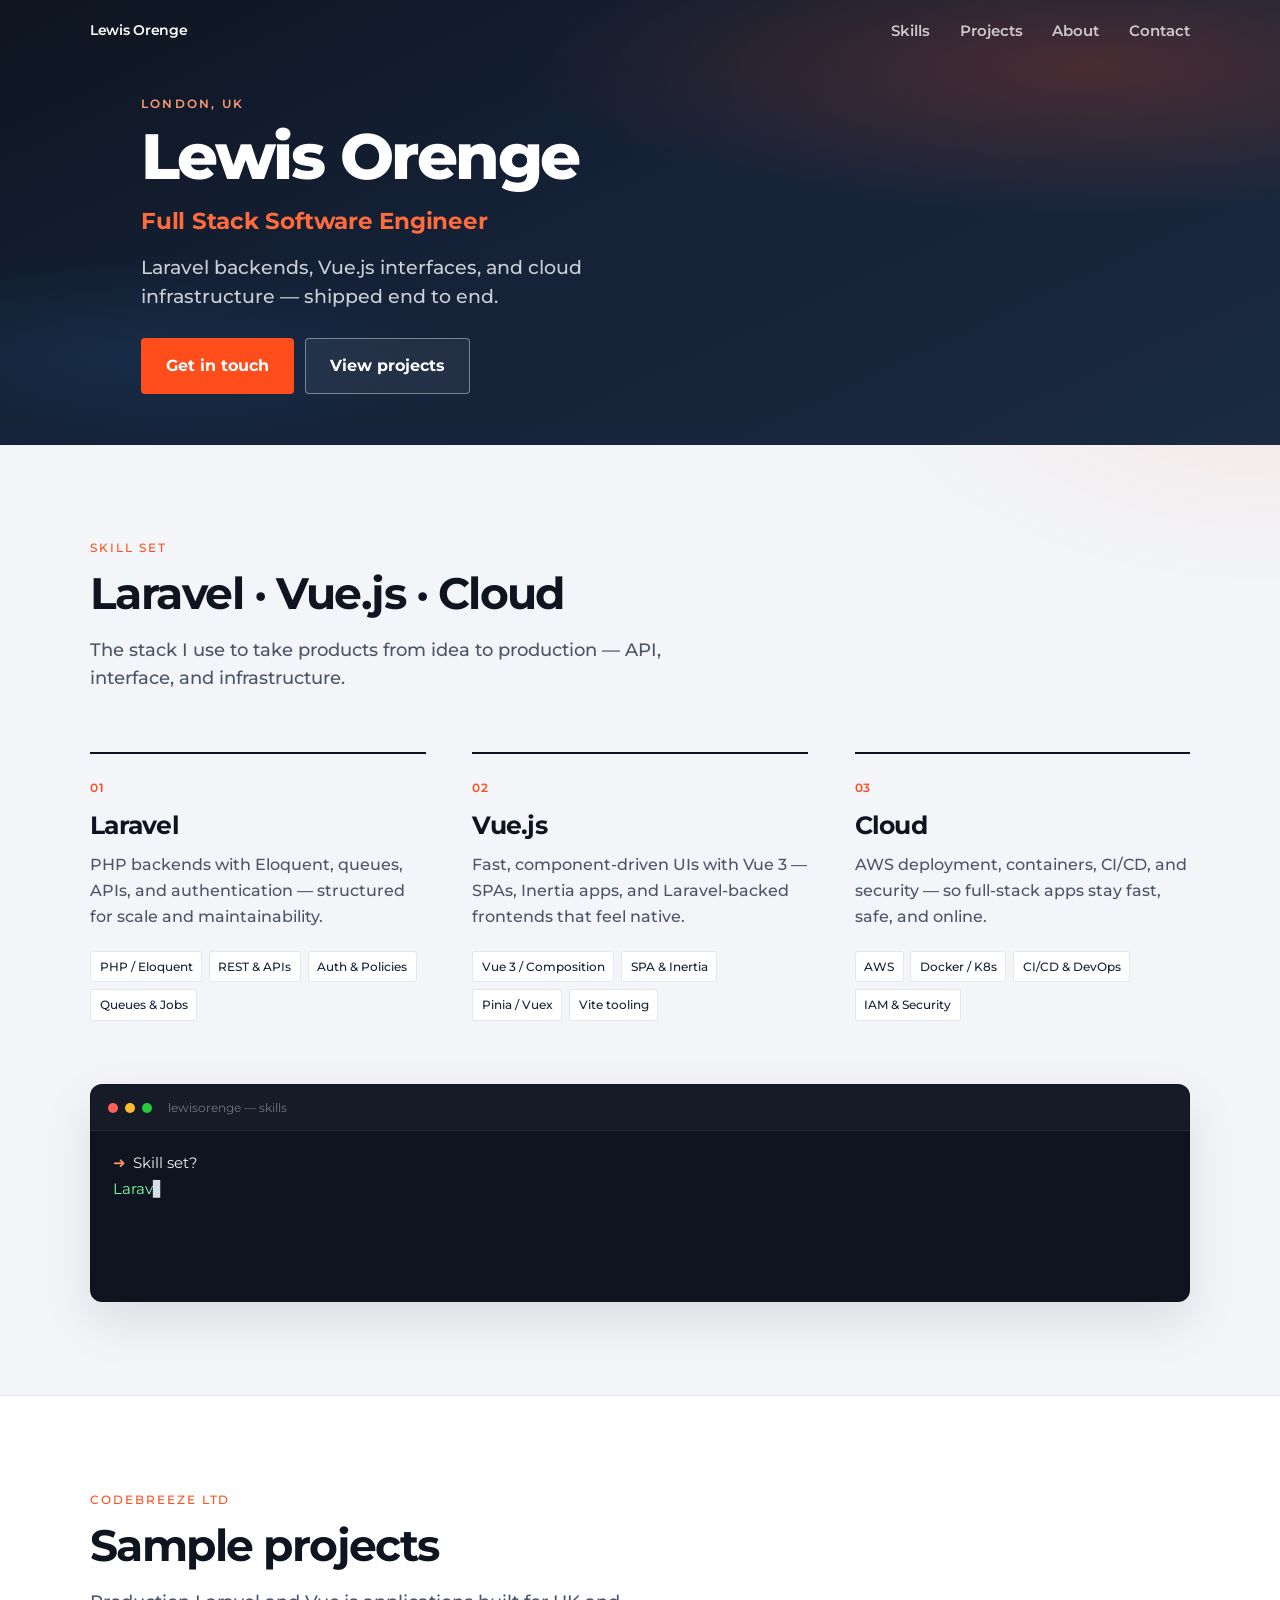
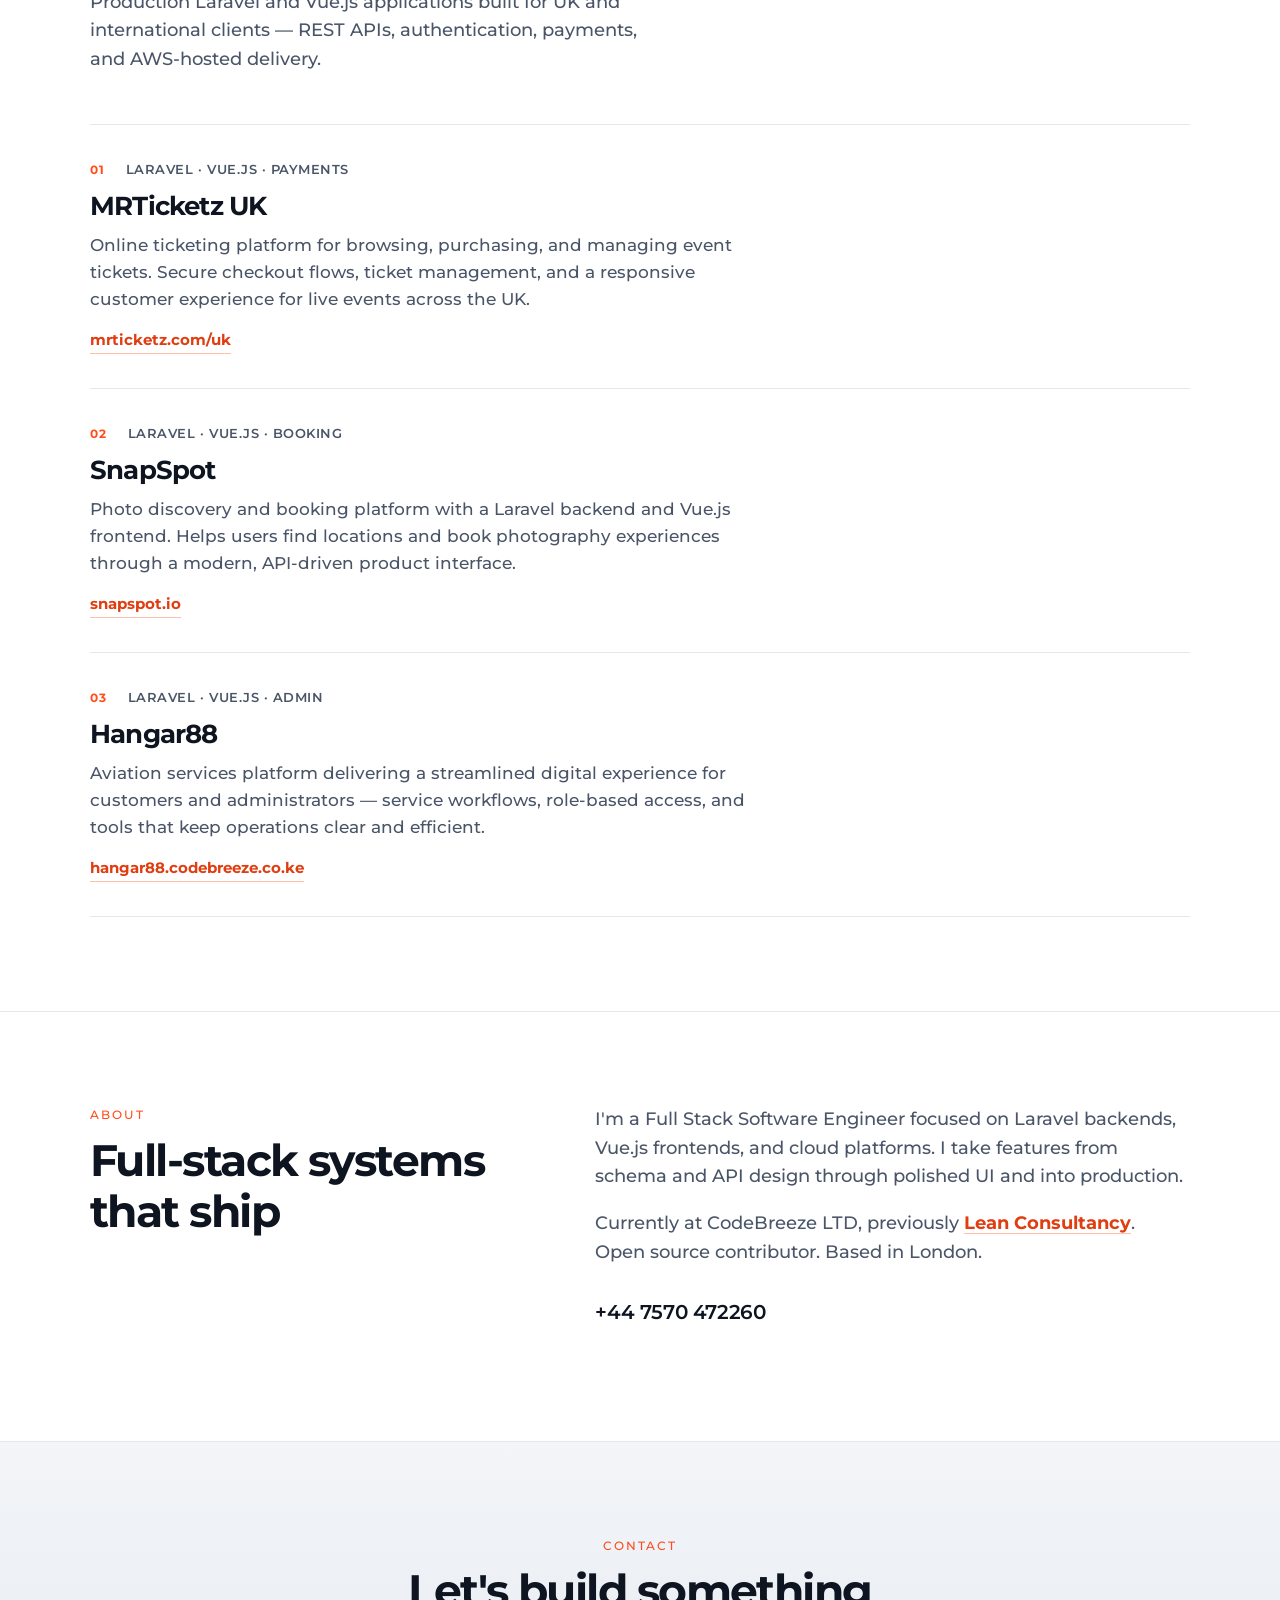
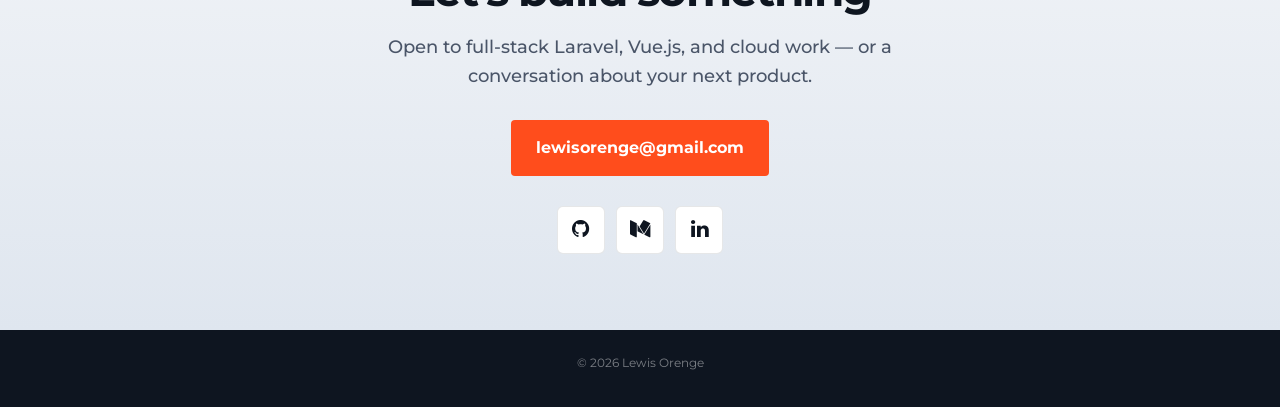
==== commit 33ed7f78: "push" ====
--- a/index.html
+++ b/index.html
@@ -40,6 +40,7 @@
         <a class="nav-brand" href="#home">Lewis Orenge</a>
         <nav class="nav-links" aria-label="Primary">
             <a href="#skills">Skills</a>
+            <a href="#projects">Projects</a>
             <a href="#about">About</a>
             <a href="#contact">Contact</a>
         </nav>
@@ -57,7 +58,7 @@
                 </p>
                 <div class="hero-actions">
                     <a class="btn btn-primary" href="mailto:lewisorenge@gmail.com">Get in touch</a>
-                    <a class="btn btn-ghost" href="#skills">Explore skills</a>
+                    <a class="btn btn-ghost" href="#projects">View projects</a>
                 </div>
             </div>
         </section>
@@ -130,6 +131,79 @@
                             <span class="typed" id="typed"></span>
                         </div>
                     </div>
+                </div>
+            </div>
+        </section>
+
+        <section id="projects" class="section projects">
+            <div class="section-inner">
+                <p class="section-label">CodeBreeze Ltd</p>
+                <h2 class="section-title">Sample projects</h2>
+                <p class="section-lead">
+                    Production Laravel and Vue.js applications built for UK and international clients —
+                    REST APIs, authentication, payments, and AWS-hosted delivery.
+                </p>
+
+                <div class="project-list">
+                    <article class="project">
+                        <div class="project-meta">
+                            <span class="project-index">01</span>
+                            <span class="project-stack">Laravel · Vue.js · Payments</span>
+                        </div>
+                        <h3>
+                            <a href="https://mrticketz.com/uk" target="_blank" rel="noopener noreferrer">
+                                MRTicketz UK
+                            </a>
+                        </h3>
+                        <p>
+                            Online ticketing platform for browsing, purchasing, and managing event tickets.
+                            Secure checkout flows, ticket management, and a responsive customer experience
+                            for live events across the UK.
+                        </p>
+                        <a class="project-link" href="https://mrticketz.com/uk" target="_blank" rel="noopener noreferrer">
+                            mrticketz.com/uk
+                        </a>
+                    </article>
+
+                    <article class="project">
+                        <div class="project-meta">
+                            <span class="project-index">02</span>
+                            <span class="project-stack">Laravel · Vue.js · Booking</span>
+                        </div>
+                        <h3>
+                            <a href="https://snapspot.io/" target="_blank" rel="noopener noreferrer">
+                                SnapSpot
+                            </a>
+                        </h3>
+                        <p>
+                            Photo discovery and booking platform with a Laravel backend and Vue.js frontend.
+                            Helps users find locations and book photography experiences through a modern,
+                            API-driven product interface.
+                        </p>
+                        <a class="project-link" href="https://snapspot.io/" target="_blank" rel="noopener noreferrer">
+                            snapspot.io
+                        </a>
+                    </article>
+
+                    <article class="project">
+                        <div class="project-meta">
+                            <span class="project-index">03</span>
+                            <span class="project-stack">Laravel · Vue.js · Admin</span>
+                        </div>
+                        <h3>
+                            <a href="https://hangar88.codebreeze.co.ke/" target="_blank" rel="noopener noreferrer">
+                                Hangar88
+                            </a>
+                        </h3>
+                        <p>
+                            Aviation services platform delivering a streamlined digital experience for
+                            customers and administrators — service workflows, role-based access, and
+                            tools that keep operations clear and efficient.
+                        </p>
+                        <a class="project-link" href="https://hangar88.codebreeze.co.ke/" target="_blank" rel="noopener noreferrer">
+                            hangar88.codebreeze.co.ke
+                        </a>
+                    </article>
                 </div>
             </div>
         </section>
--- a/css/style.css
+++ b/css/style.css
@@ -365,6 +365,94 @@
     color: rgba(255, 255, 255, 0.4);
 }
 
+/* ——— Projects ——— */
+.projects {
+    background: var(--white);
+    border-top: 1px solid var(--line);
+}
+
+.project-list {
+    display: grid;
+    gap: 0;
+    margin-top: 3rem;
+}
+
+.project {
+    padding: 2rem 0;
+    border-top: 1px solid var(--line);
+    transition: border-color 0.3s var(--ease);
+}
+
+.project:last-child {
+    border-bottom: 1px solid var(--line);
+}
+
+.project:hover {
+    border-top-color: var(--accent);
+}
+
+.project-meta {
+    display: flex;
+    flex-wrap: wrap;
+    align-items: center;
+    gap: 0.75rem 1.25rem;
+    margin-bottom: 0.7rem;
+}
+
+.project-index {
+    font-family: var(--font-display);
+    font-size: 0.7rem;
+    font-weight: 700;
+    letter-spacing: 0.06em;
+    color: var(--accent);
+}
+
+.project-stack {
+    font-size: 0.78rem;
+    font-weight: 600;
+    letter-spacing: 0.04em;
+    text-transform: uppercase;
+    color: var(--ink-soft);
+}
+
+.project h3 {
+    margin: 0 0 0.65rem;
+    font-family: var(--font-display);
+    font-size: clamp(1.25rem, 2.5vw, 1.55rem);
+    font-weight: 700;
+    letter-spacing: -0.03em;
+}
+
+.project h3 a {
+    color: var(--ink);
+}
+
+.project h3 a:hover {
+    color: var(--accent);
+}
+
+.project p {
+    margin: 0;
+    max-width: 40rem;
+    color: var(--ink-soft);
+    font-size: 0.98rem;
+    font-weight: 500;
+}
+
+.project-link {
+    display: inline-block;
+    margin-top: 1rem;
+    font-size: 0.88rem;
+    font-weight: 700;
+    color: var(--accent-deep);
+    border-bottom: 1px solid rgba(255, 77, 28, 0.35);
+}
+
+.project-link:hover {
+    color: var(--ink);
+    border-bottom-color: var(--ink);
+}
+
 /* ——— About ——— */
 .about {
     background: var(--white);
